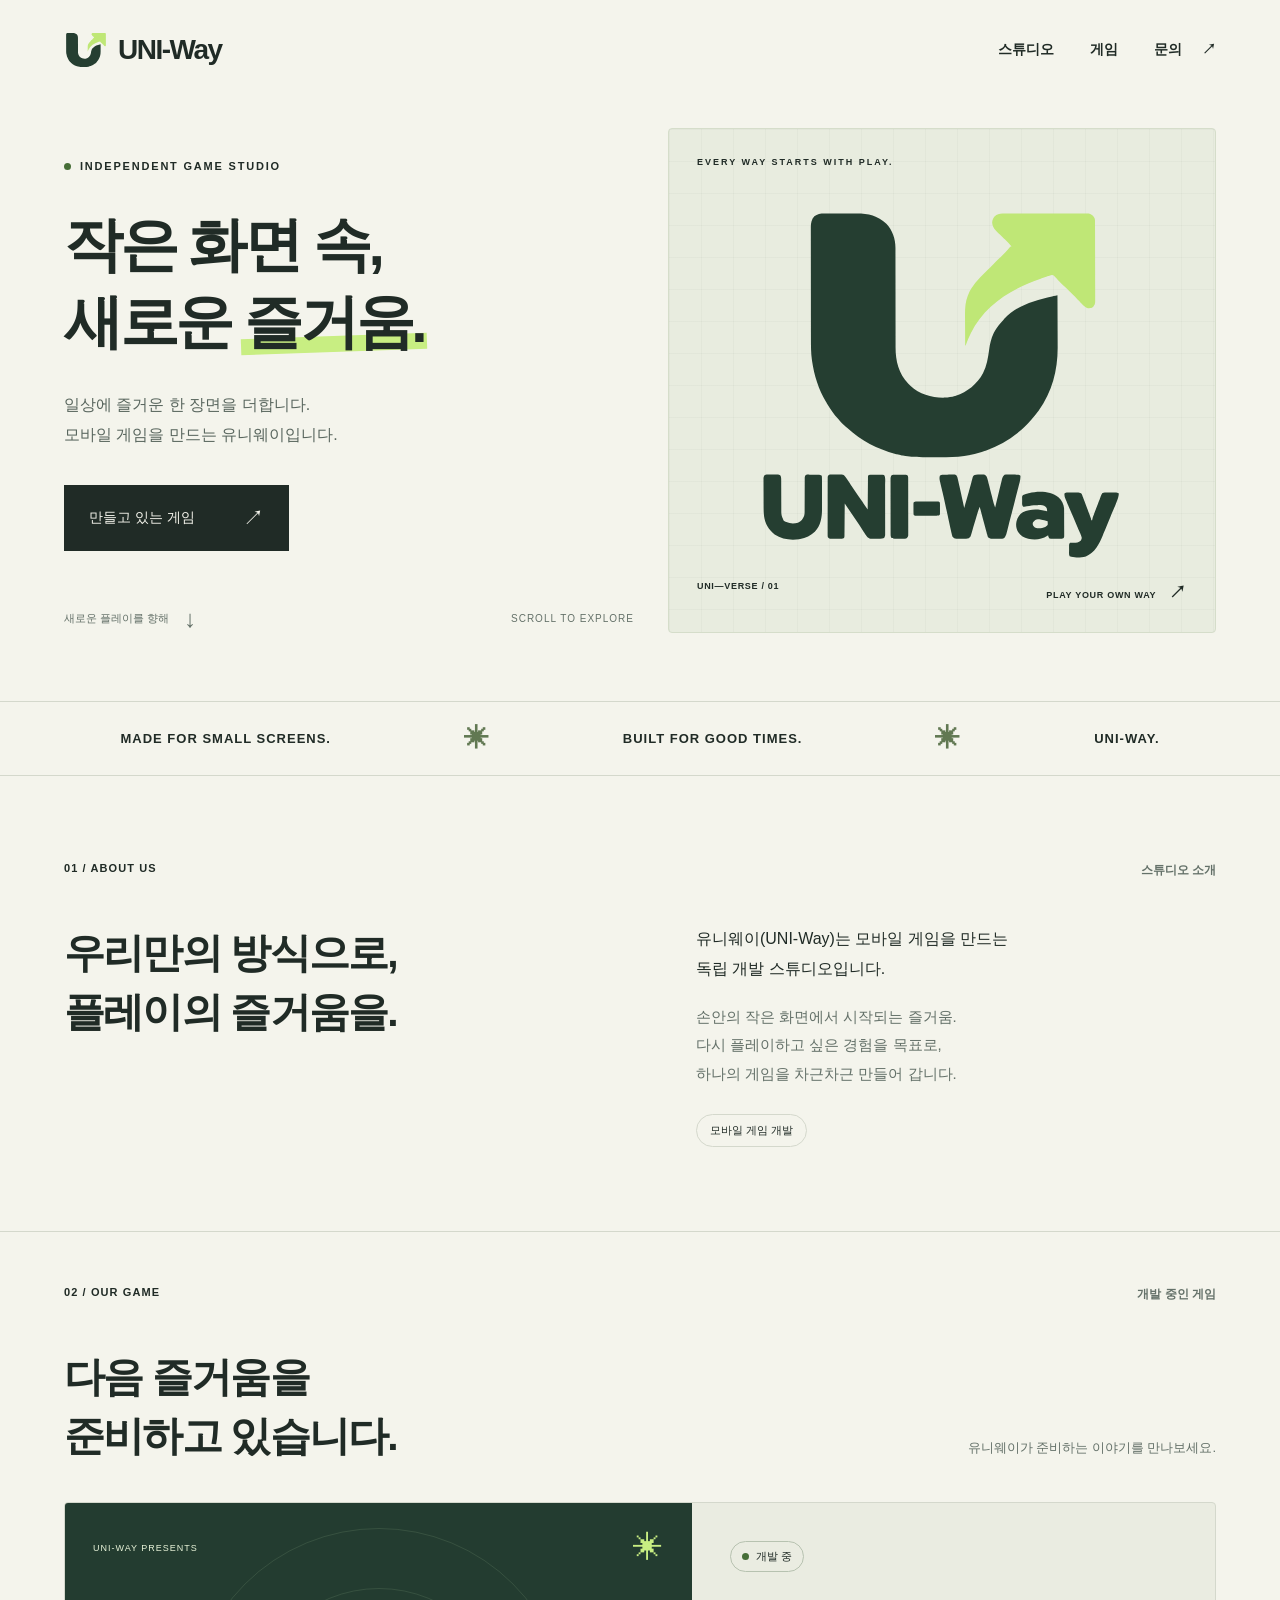
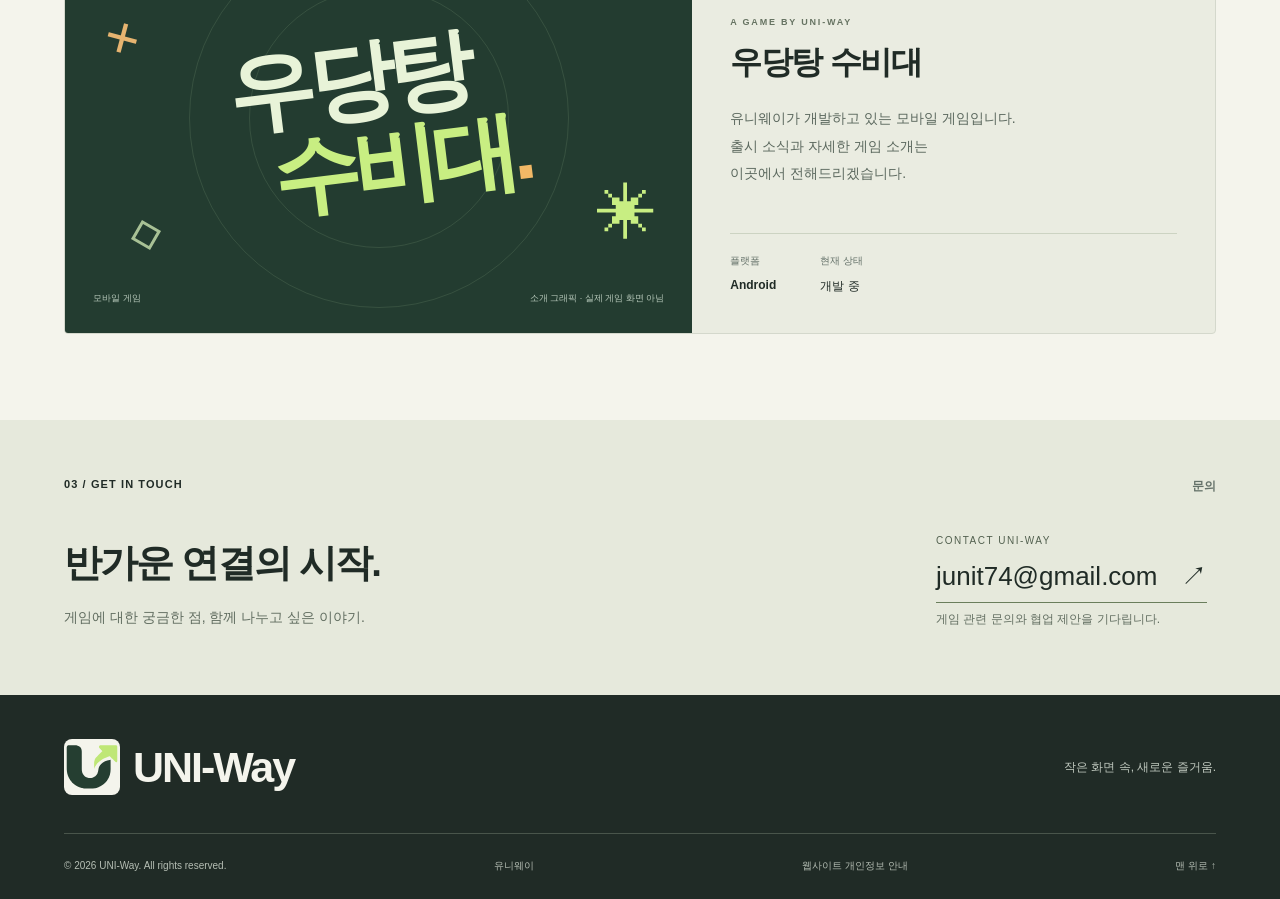
==== index.html @ a8672d96 "Refresh cached styles for new logo layout" ====
<!doctype html>
<html lang="ko">
<head>
  <meta charset="utf-8">
  <meta name="viewport" content="width=device-width, initial-scale=1">
  <meta name="theme-color" content="#f4f4ec">
  <title>유니웨이 UNI-Way — 작은 화면 속, 새로운 즐거움</title>
  <meta name="description" content="유니웨이(UNI-Way)는 모바일 게임을 만듭니다. 개발 중인 우당탕 수비대와 유니웨이의 소식을 만나보세요.">
  <meta property="og:type" content="website">
  <link rel="canonical" href="https://junit74.github.io/">
  <meta property="og:url" content="https://junit74.github.io/">
  <meta property="og:title" content="유니웨이 UNI-Way">
  <meta property="og:description" content="작은 화면 속, 새로운 즐거움. 모바일 게임을 만드는 유니웨이입니다.">
  <link rel="icon" href="./assets/uniway-symbol-64.png" type="image/png">
  <link rel="apple-touch-icon" href="./assets/apple-touch-icon.png">
  <link rel="stylesheet" href="./style.css?v=logo-01">
</head>
<body>
  <a class="skip" href="#main">본문으로 바로가기</a>
  <header class="site-header">
    <a class="brand" href="./" aria-label="유니웨이 홈"><img class="brand-symbol" src="./assets/uniway-symbol.svg" width="44" height="44" alt=""><span>UNI-Way</span></a>
    <nav aria-label="주요 메뉴"><a href="#about">스튜디오</a><a href="#games">게임</a><a href="#contact">문의 <span aria-hidden="true">↗</span></a></nav>
  </header>
  <main id="main">
    <section class="hero" aria-labelledby="hero-title">
      <div class="hero-copy">
        <p class="eyebrow"><span class="status-dot"></span> INDEPENDENT GAME STUDIO</p>
        <h1 id="hero-title">작은 화면 속,<br>새로운 <span class="underline">즐거움.</span></h1>
        <p class="hero-description">일상에 즐거운 한 장면을 더합니다.<br>모바일 게임을 만드는 유니웨이입니다.</p>
        <a class="button" href="#games">만들고 있는 게임 <span aria-hidden="true">↗</span></a>
        <div class="hero-footnote"><span>새로운 플레이를 향해</span><span aria-hidden="true">↓</span><span>SCROLL TO EXPLORE</span></div>
      </div>
      <div class="hero-art" role="img" aria-label="위쪽으로 향하는 화살표와 U 심볼, UNI-Way 회사명으로 구성된 유니웨이 로고">
        <div class="art-grid"></div><span class="art-label">EVERY WAY STARTS WITH PLAY.</span>
        <img class="hero-logo" src="./assets/uniway-logo.svg" width="843" height="817" alt="" fetchpriority="high">
        <div class="art-bottom"><span>UNI—VERSE / 01</span><span>PLAY YOUR OWN WAY <span aria-hidden="true">↗</span></span></div>
      </div>
    </section>
    <div class="manifesto-bar" aria-hidden="true"><span>MADE FOR SMALL SCREENS.</span><span class="asterisk">✳</span><span>BUILT FOR GOOD TIMES.</span><span class="asterisk">✳</span><span>UNI-WAY.</span></div>
    <section class="section about" id="about" aria-labelledby="about-title">
      <div class="section-label"><span>01 / ABOUT US</span><span>스튜디오 소개</span></div>
      <div class="about-content"><h2 id="about-title">우리만의 방식으로,<br>플레이의 즐거움을.</h2><div class="about-text"><p>유니웨이(UNI-Way)는 모바일 게임을 만드는<br class="desktop-break"> 독립 개발 스튜디오입니다.</p><p>손안의 작은 화면에서 시작되는 즐거움.<br>다시 플레이하고 싶은 경험을 목표로,<br>하나의 게임을 차근차근 만들어 갑니다.</p><span class="text-tag">모바일 게임 개발</span></div></div>
    </section>
    <section class="section games" id="games" aria-labelledby="games-title">
      <div class="section-label"><span>02 / OUR GAME</span><span>개발 중인 게임</span></div>
      <div class="section-heading"><h2 id="games-title">다음 즐거움을<br>준비하고 있습니다.</h2><p>유니웨이가 준비하는 이야기를 만나보세요.</p></div>
      <article class="game-card">
        <div class="game-visual" role="img" aria-label="우당탕 수비대 제목과 기하학적 도형으로 구성한 소개 그래픽. 실제 게임 화면이 아닙니다.">
          <div class="game-visual-top"><span>UNI-WAY PRESENTS</span><span class="small-star" aria-hidden="true">✳</span></div>
          <div class="orbit orbit-one"></div><div class="orbit orbit-two"></div>
          <span class="game-shape shape-one" aria-hidden="true">+</span><span class="game-shape shape-two" aria-hidden="true">✳</span><span class="game-shape shape-three" aria-hidden="true"></span>
          <div class="game-title-art" aria-hidden="true"><span>우당탕</span><span>수비대<span class="game-period">.</span></span></div>
          <div class="game-visual-bottom"><span>모바일 게임</span><span>소개 그래픽 · 실제 게임 화면 아님</span></div>
        </div>
        <div class="game-info"><span class="pill"><span class="status-dot"></span> 개발 중</span><div><p class="eyebrow">A GAME BY UNI-WAY</p><h3>우당탕 수비대</h3><p class="game-description">유니웨이가 개발하고 있는 모바일 게임입니다.<br>출시 소식과 자세한 게임 소개는<br>이곳에서 전해드리겠습니다.</p></div><dl class="game-facts"><div><dt>플랫폼</dt><dd>Android</dd></div><div><dt>현재 상태</dt><dd>개발 중</dd></div></dl></div>
      </article>
    </section>
    <section class="contact" id="contact" aria-labelledby="contact-title"><div class="section-label"><span>03 / GET IN TOUCH</span><span>문의</span></div><div class="contact-content"><div><h2 id="contact-title">반가운 연결의 시작.</h2><p>게임에 대한 궁금한 점, 함께 나누고 싶은 이야기.</p></div><div class="contact-details" id="contact-details"><span class="contact-label">CONTACT UNI-WAY</span><a class="contact-email" href="mailto:junit74@gmail.com">junit74@gmail.com <span aria-hidden="true">↗</span></a><p class="contact-note">게임 관련 문의와 협업 제안을 기다립니다.</p></div></div></section>
  </main>
  <footer class="site-footer"><div class="footer-top"><a class="footer-brand" href="./" aria-label="유니웨이 홈"><span class="footer-logo-tile"><img src="./assets/uniway-symbol.svg" width="56" height="56" alt="" loading="lazy"></span>UNI-Way</a><p>작은 화면 속, 새로운 즐거움.</p></div><div class="footer-bottom"><span>© <span id="year">2026</span> UNI-Way. All rights reserved.</span><span>유니웨이</span><a href="./privacy.html">웹사이트 개인정보 안내</a><a href="#main">맨 위로 <span aria-hidden="true">↑</span></a></div></footer>
  <script src="./script.js"></script>
</body>
</html>
---- style.css ----
@charset "UTF-8";
:root{--paper:#f4f4ec;--ink:#202b26;--muted:#647169;--line:#d4d8cc;--green:#c8ee82;--dark:#20382d;--radius:4px}*{box-sizing:border-box}html{scroll-behavior:smooth;scroll-padding-top:90px}body{margin:0;background:var(--paper);color:var(--ink);font-family:Inter,-apple-system,BlinkMacSystemFont,"Apple SD Gothic Neo","Noto Sans KR","Malgun Gothic",sans-serif;-webkit-font-smoothing:antialiased}a{color:inherit;text-decoration:none}button,a{-webkit-tap-highlight-color:transparent}a:focus-visible{outline:3px solid #56851a;outline-offset:6px}::selection{background:#c8ee82;color:#152c21}.skip{position:fixed;left:20px;top:-100px;z-index:100;background:var(--ink);color:white;padding:14px}.skip:focus{top:12px}.site-header{max-width:1440px;margin:auto;min-height:100px;padding:0 5%;display:flex;align-items:center;justify-content:space-between;gap:20px}.brand{display:flex;align-items:center;gap:10px;font-weight:800;font-size:28px;letter-spacing:-1.5px}.brand svg{width:31px;height:31px;fill:none;stroke:currentColor;stroke-width:4}.brand-dot{font-size:11px;vertical-align:super;margin-left:3px;display:none}nav{display:flex;gap:36px;font-size:14px;font-weight:650}nav a{padding:10px 0;border-bottom:1px solid transparent}nav a:hover{border-color:var(--ink)}nav a:last-child span{margin-left:16px}.hero{max-width:1440px;margin:auto;padding:28px 5% 68px;display:grid;grid-template-columns:1.04fr 1fr;gap:34px;align-items:stretch}.hero-copy{padding:32px 0 0}.eyebrow{font-size:11px;font-weight:700;letter-spacing:1.8px;margin:0 0 35px;display:flex;align-items:center;gap:9px}.status-dot{display:inline-block;height:7px;width:7px;background:#466e37;border-radius:50%;flex:none}h1{font-size:clamp(45px,4.6vw,67px);letter-spacing:-3.3px;line-height:1.3;font-weight:750;margin:0 0 30px}.underline{position:relative;z-index:0;white-space:nowrap}.underline:after{position:absolute;content:"";bottom:2px;height:16px;left:-3px;right:-3px;z-index:-1;background:var(--green);transform:rotate(-2deg)}.hero-description{font-size:16px;line-height:1.9;color:#59665e;margin:0 0 34px}.button{background:var(--ink);color:var(--paper);display:inline-flex;align-items:center;gap:48px;padding:18px 24px;font-size:14px;border:1px solid var(--ink);transition:background .15s,transform .15s}.button:hover{background:#36503e;transform:translateY(-2px)}.button span{font-size:21px}.hero-footnote{display:flex;align-items:center;gap:15px;font-size:10px;color:var(--muted);margin-top:54px}.hero-footnote span:first-child{font-size:11px}.hero-footnote span:nth-child(2){font-size:24px;font-weight:300;margin-right:auto}.hero-footnote span:last-child{letter-spacing:1px}.hero-art{position:relative;overflow:hidden;background:var(--green);min-height:500px;border-radius:var(--radius);display:flex;flex-direction:column;justify-content:space-between;padding:28px}.art-grid{position:absolute;inset:0;background-image:linear-gradient(#20382d08 1px,transparent 1px),linear-gradient(90deg,#20382d08 1px,transparent 1px);background-size:32px 32px}.art-label{position:relative;font-size:9px;letter-spacing:2px;font-weight:700}.way-art{position:absolute;inset:38px 0 24px;width:100%;height:calc(100% - 62px)}.art-bottom{position:relative;display:flex;justify-content:space-between;gap:10px;font-size:9px;font-weight:700;letter-spacing:.7px}.art-bottom span span{font-size:17px;margin-left:10px}.manifesto-bar{border-top:1px solid var(--line);border-bottom:1px solid var(--line);display:flex;align-items:center;justify-content:space-around;gap:20px;padding:22px 5%;font-size:13px;font-weight:600;letter-spacing:1px}.asterisk{font-size:25px;color:#617852}.section{max-width:1440px;margin:auto;padding:86px 5%}.section-label{display:flex;justify-content:space-between;gap:16px;font-size:11px;letter-spacing:1.1px;font-weight:600;margin-bottom:45px}.section-label span:last-child{letter-spacing:0;color:var(--muted);font-size:12px}.about{padding-bottom:84px}.about-content{display:grid;grid-template-columns:1.04fr 1fr;gap:34px}h2{margin:0;font-size:clamp(29px,3.2vw,43px);letter-spacing:-1.8px;line-height:1.45;font-weight:650}.about-text{padding:0 0 0 28px;font-size:16px;line-height:1.9}.about-text p{margin:0 0 18px}.about-text p:nth-child(2){color:var(--muted);font-size:15px}.text-tag{display:inline-block;border:1px solid var(--line);padding:5px 13px;border-radius:30px;font-size:11px;margin-top:8px}.games{border-top:1px solid var(--line);padding-top:54px}.section-heading{display:flex;justify-content:space-between;gap:24px;align-items:flex-end;margin-bottom:35px}.section-heading p{color:var(--muted);font-size:13px;margin:0 0 8px;line-height:1.6}.game-card{display:grid;grid-template-columns:1.2fr 1fr;border:1px solid var(--line);background:#eaece1;border-radius:var(--radius);overflow:hidden}.game-visual{min-height:430px;position:relative;background:#233c30;color:#e8f3d8;padding:28px;display:flex;flex-direction:column;justify-content:space-between;overflow:hidden}.game-visual-top,.game-visual-bottom{display:flex;justify-content:space-between;align-items:center;position:relative;z-index:1;font-size:9px;letter-spacing:1px}.small-star{font-size:30px;color:#c8ee82}.game-visual-bottom{font-size:9px;letter-spacing:0;color:#b8c9bb}.game-title-art{position:relative;z-index:1;font-size:clamp(65px,6.8vw,100px);font-weight:900;letter-spacing:-7px;line-height:1.01;align-self:center;transform:rotate(-7deg);margin:28px 0 40px}.game-title-art>span{display:block}.game-title-art>span:last-child{margin-left:34px;color:#c8ee82}.game-period{color:#f1b866}.orbit{width:380px;height:380px;border:1px solid #a2c49527;border-radius:50%;position:absolute;left:50%;top:50%;transform:translate(-50%,-50%)}.orbit-two{width:260px;height:260px}.game-shape{position:absolute;color:#e6b470}.shape-one{left:40px;top:100px;font-size:60px;transform:rotate(15deg);font-weight:200}.shape-two{right:35px;bottom:84px;font-size:60px;color:#c8ee82}.shape-three{width:22px;height:22px;bottom:87px;left:70px;border:3px solid #a8c195;transform:rotate(30deg)}.game-info{padding:38px;display:flex;flex-direction:column;justify-content:space-between;gap:40px}.pill{display:inline-flex;gap:7px;align-items:center;border:1px solid #b7c2b0;border-radius:20px;padding:7px 11px;align-self:flex-start;font-size:11px}.game-info .eyebrow{margin-bottom:14px;font-size:9px;color:#667362}.game-info h3{font-size:32px;letter-spacing:-1.4px;margin:0 0 20px}.game-description{font-size:14px;line-height:1.95;margin:0;color:#5b685e}.game-facts{display:flex;gap:44px;padding-top:20px;margin:0;border-top:1px solid #ccd3c2;font-size:12px}.game-facts div{display:flex;flex-direction:column;gap:10px}.game-facts dt{font-size:10px;color:var(--muted)}.game-facts dd{margin:0;font-weight:550}.contact{padding:58px max(5%,calc((100% - 1296px)/2)) 65px;background:#e6e9dc}.contact .section-label{margin-bottom:40px}.contact-content{display:flex;align-items:center;justify-content:space-between;gap:48px}.contact h2{font-size:clamp(29px,3vw,40px)}.contact-content>div>p{font-size:14px;color:#626e61;line-height:1.8;margin-bottom:0}.contact-details{min-width:280px}.contact-label{display:block;font-size:10px;letter-spacing:1.5px;color:#52604f}.contact-details .contact-pending{font-size:18px;font-weight:600;color:var(--ink);margin:13px 0 3px}.contact-details .contact-note{font-size:12px;margin-top:6px}.contact-email{display:inline-block;font-size:clamp(18px,2.2vw,26px);margin-top:13px;border-bottom:1px solid #6a7e5c;padding-bottom:8px;overflow-wrap:anywhere}.contact-email span{margin-left:16px}.site-footer{background:var(--ink);color:var(--paper);padding:44px max(5%,calc((100% - 1296px)/2)) 25px}.footer-top{display:flex;justify-content:space-between;align-items:center;gap:20px;padding-bottom:38px}.footer-brand{font-size:43px;font-weight:750;letter-spacing:-2px}.footer-brand span{font-size:42px;color:var(--green);margin-left:17px;font-weight:400}.footer-top p{font-size:12px;color:#c0c9bf}.footer-bottom{display:flex;justify-content:space-between;gap:20px;flex-wrap:wrap;padding-top:23px;border-top:1px solid #49554b;font-size:10px;color:#b5beb4;line-height:1.7}.footer-bottom a:hover{color:white}.policy{max-width:850px;padding:70px 24px 100px;margin:auto;min-height:70vh}.policy h1{font-size:42px;letter-spacing:-1.5px}.policy h2{font-size:22px;margin-top:35px;margin-bottom:10px;letter-spacing:-.5px}.policy p,.policy li{line-height:1.9;color:#536057;font-size:15px}.policy ul{padding-left:22px}.policy .eyebrow{margin-bottom:25px}.policy .back-link{display:inline-block;margin-top:35px;border-bottom:1px solid var(--ink);padding-bottom:8px;font-size:14px}.policy-callout{border-left:3px solid #789f43;padding:8px 20px;background:#e9edde;margin-top:30px}
@media(min-width:1600px){.hero{padding-top:42px;padding-bottom:78px}.hero-art{min-height:550px}.hero-copy{padding-top:44px}}
@media(max-width:1000px){.site-header{min-height:86px}.hero{gap:24px;padding-top:20px}.hero-art{min-height:460px;padding:22px}.hero-copy{padding-top:23px}h1{font-size:46px;letter-spacing:-2.5px}.eyebrow{font-size:9px;letter-spacing:1.4px;margin-bottom:27px}.hero-footnote span:last-child{display:none}.game-info{padding:28px}.game-visual{min-height:410px}.game-title-art{font-size:75px}.contact-details{min-width:240px}.about-text{padding-left:0}}
@media(max-width:720px){html{scroll-padding-top:25px}.site-header{padding:0 6%;min-height:80px}.brand{font-size:24px;gap:6px}.brand svg{width:26px;height:26px}nav{gap:20px;font-size:12px}nav a:last-child span{display:none}.hero{grid-template-columns:1fr;padding:16px 6% 36px;gap:30px}.hero-copy{padding-top:20px}h1{font-size:clamp(42px,9vw,62px);letter-spacing:-2.5px;line-height:1.3;margin-bottom:24px}.eyebrow{font-size:9px;margin-bottom:25px}.hero-description{font-size:15px;margin-bottom:25px}.button{font-size:13px;padding:15px 20px;gap:42px}.hero-footnote{display:none}.hero-art{min-height:390px;padding:23px}.way-art{height:calc(100% - 45px);top:20px}.art-label{font-size:8px}.art-bottom{font-size:8px}.manifesto-bar{padding:17px 6%;font-size:9px;letter-spacing:.5px;gap:12px}.manifesto-bar>span:nth-last-child(-n+2){display:none}.asterisk{font-size:20px}.section{padding:50px 6%}.section-label{margin-bottom:30px;font-size:10px}.section-label span:last-child{font-size:11px}.about-content{grid-template-columns:1fr;gap:25px}h2{font-size:30px;letter-spacing:-1.4px}.about-text{font-size:15px}.about-text p:nth-child(2){font-size:14px}.section-heading{display:block;margin-bottom:26px}.section-heading p{margin-top:16px;font-size:12px}.game-card{grid-template-columns:1fr}.game-visual{min-height:365px;padding:23px}.game-title-art{font-size:84px;margin:20px 0 25px}.game-visual-bottom{font-size:8px}.game-info{padding:28px;gap:28px}.game-info h3{font-size:29px}.game-facts{gap:60px}.contact{padding:42px 6%}.contact-content{display:block}.contact h2{font-size:28px}.contact-content>div>p{font-size:13px}.contact-details{margin-top:32px;padding-top:25px;border-top:1px solid #cdd3c4}.contact-details .contact-pending{font-size:17px}.site-footer{padding:34px 6% 24px}.footer-brand{font-size:36px}.footer-brand span{font-size:34px}.footer-top{align-items:flex-start;flex-direction:column;gap:0;padding-bottom:25px}.footer-top p{font-size:11px}.footer-bottom{display:grid;grid-template-columns:1fr auto;gap:12px;font-size:9px}.footer-bottom>span:first-child{grid-column:1/-1}.footer-bottom>span:nth-child(2){display:none}.policy{padding-top:45px}.policy h1{font-size:32px}.policy h2{font-size:20px}}
@media(prefers-reduced-motion:reduce){html{scroll-behavior:auto}*,*:before,*:after{transition:none!important;animation:none!important}}

/* Approved UNI-Way logo, concept 01. */
.brand .brand-symbol{width:44px;height:44px;object-fit:contain;flex:none}
.hero-art{background:#e8ecdf;border:1px solid #d5ddca}
.hero-logo{position:absolute;width:100%;height:100%;inset:0;object-fit:contain;padding:65px 44px 55px}
.art-label,.art-bottom{z-index:1}
.footer-brand{display:inline-flex;align-items:center;gap:13px}
.footer-brand .footer-logo-tile{display:flex;align-items:center;justify-content:center;background:#f4f4ec;border-radius:8px;width:56px;height:56px;margin:0}
.footer-logo-tile img{display:block;width:56px;height:56px;object-fit:contain}
@media(max-width:720px){.brand .brand-symbol{width:34px;height:34px}.brand{gap:5px}.hero-logo{padding:60px 26px 50px}.footer-brand .footer-logo-tile,.footer-logo-tile img{width:46px;height:46px}}
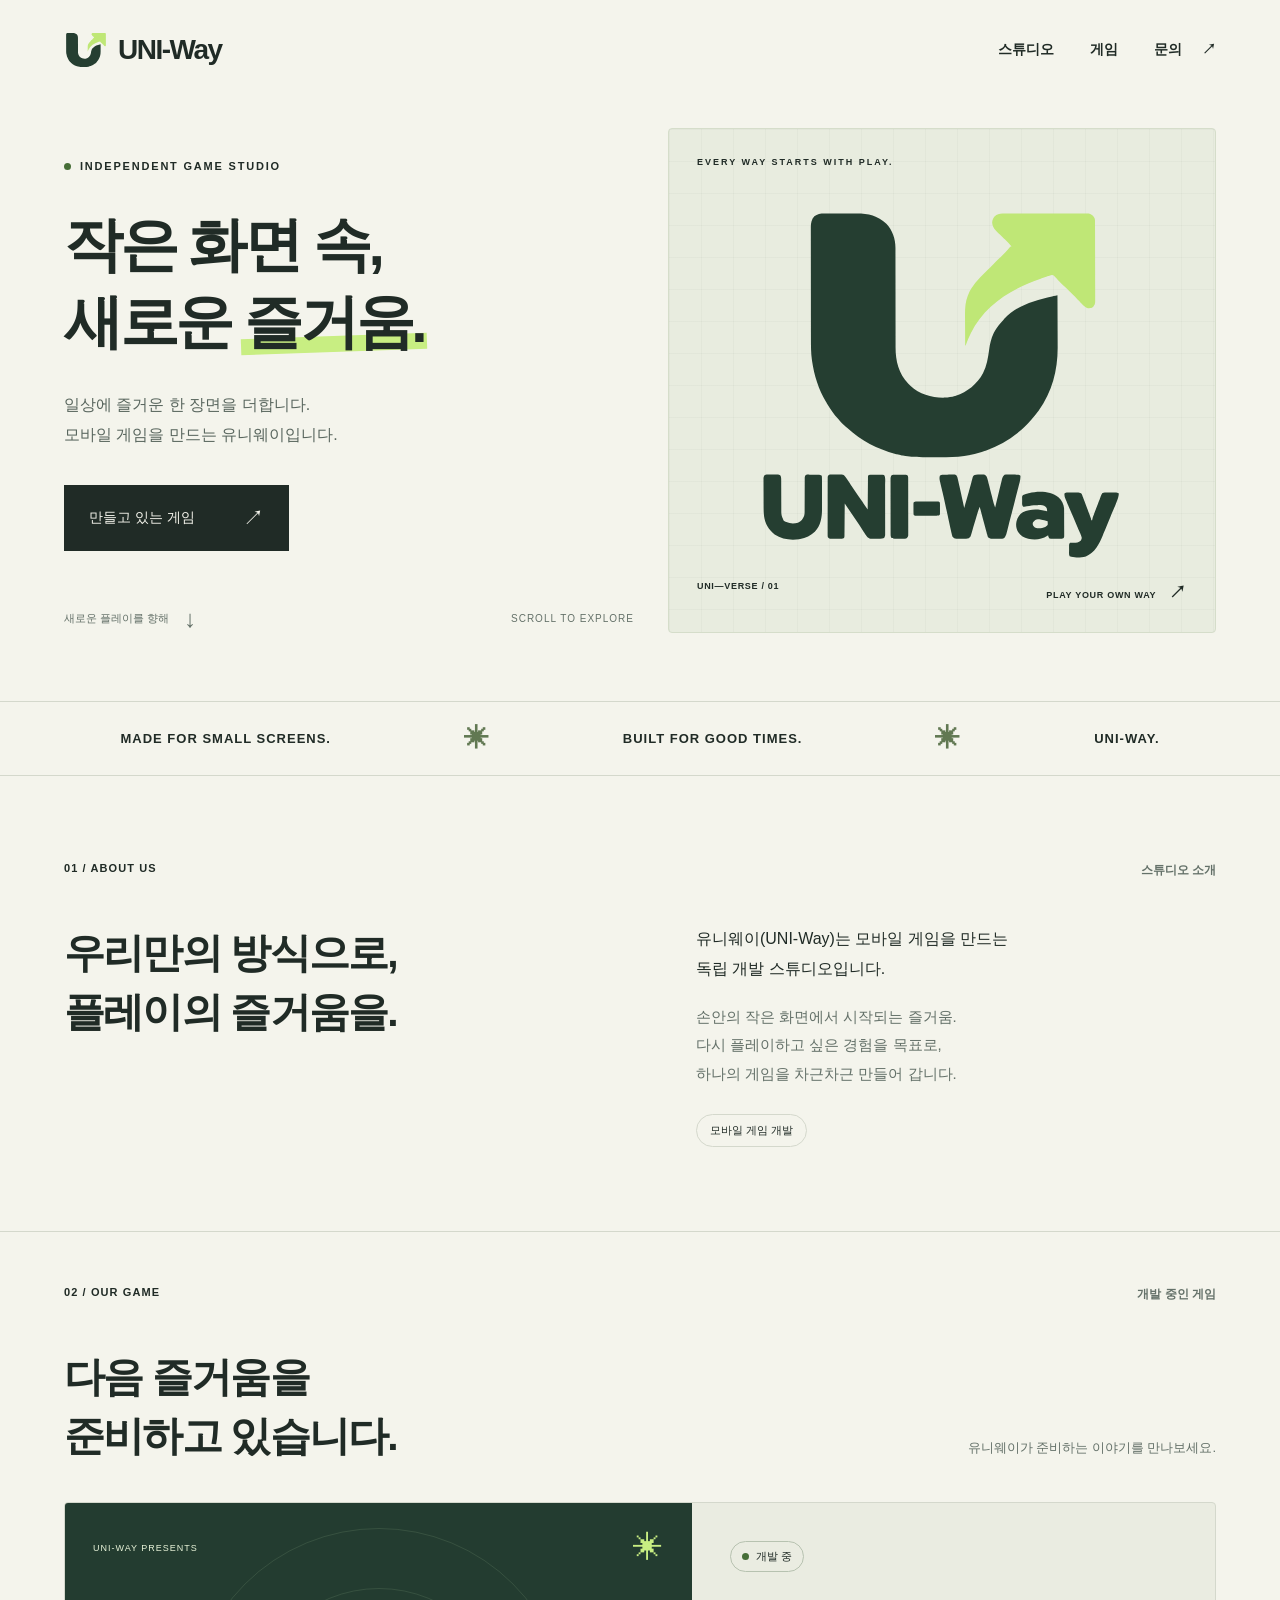
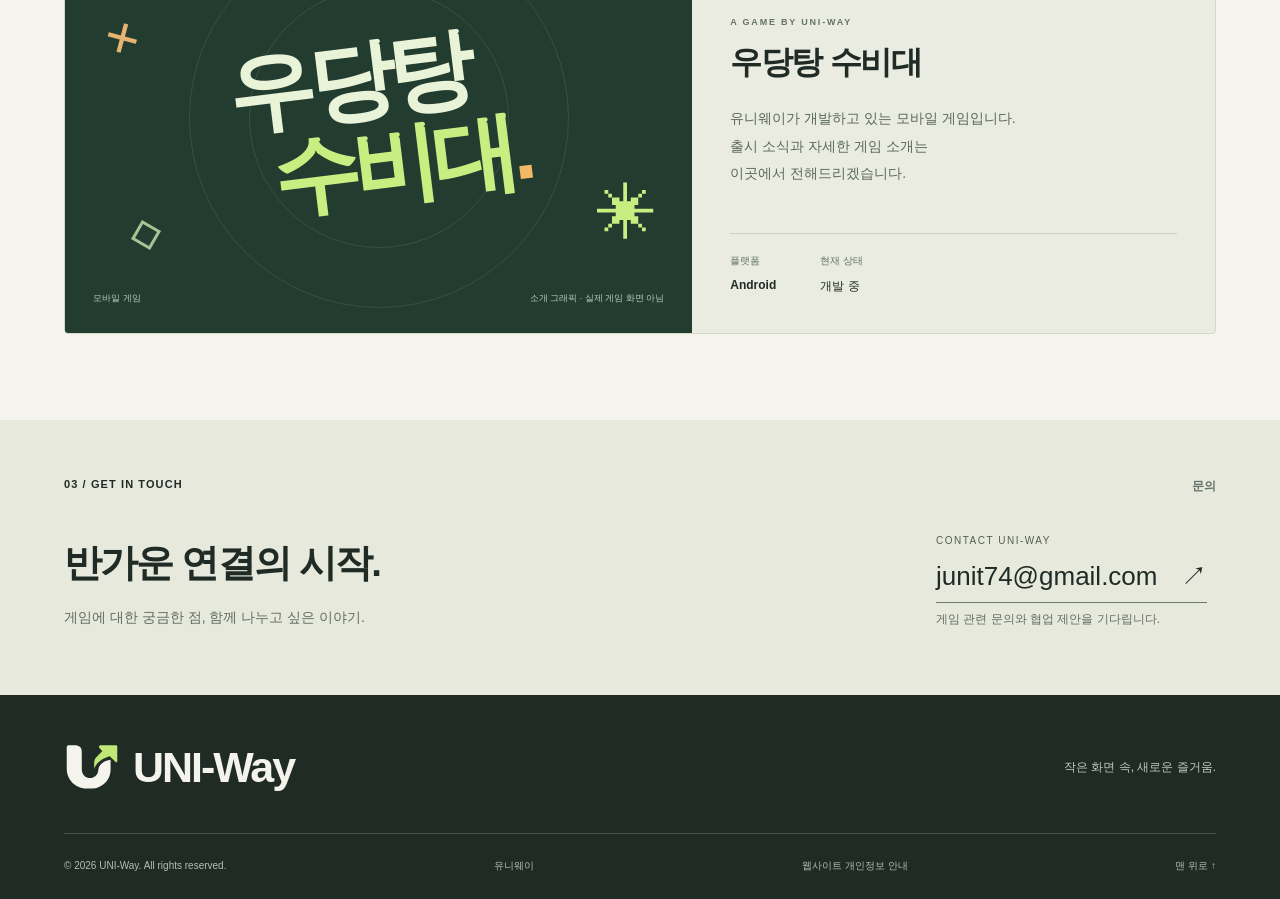
==== commit ba78f04e: "Add dark-background logo and light-backed favicon" ====
--- a/index.html
+++ b/index.html
@@ -11,9 +11,10 @@
   <meta property="og:url" content="https://junit74.github.io/">
   <meta property="og:title" content="유니웨이 UNI-Way">
   <meta property="og:description" content="작은 화면 속, 새로운 즐거움. 모바일 게임을 만드는 유니웨이입니다.">
-  <link rel="icon" href="./assets/uniway-symbol-64.png" type="image/png">
-  <link rel="apple-touch-icon" href="./assets/apple-touch-icon.png">
-  <link rel="stylesheet" href="./style.css?v=logo-01">
+  <link rel="icon" href="./assets/uniway-favicon-64.png" type="image/png" sizes="64x64">
+  <link rel="icon" href="./assets/uniway-favicon.svg" type="image/svg+xml" sizes="any">
+  <link rel="apple-touch-icon" href="./assets/apple-touch-icon-light-bg.png">
+  <link rel="stylesheet" href="./style.css?v=logo-dark-02">
 </head>
 <body>
   <a class="skip" href="#main">본문으로 바로가기</a>
@@ -57,7 +58,7 @@
     </section>
     <section class="contact" id="contact" aria-labelledby="contact-title"><div class="section-label"><span>03 / GET IN TOUCH</span><span>문의</span></div><div class="contact-content"><div><h2 id="contact-title">반가운 연결의 시작.</h2><p>게임에 대한 궁금한 점, 함께 나누고 싶은 이야기.</p></div><div class="contact-details" id="contact-details"><span class="contact-label">CONTACT UNI-WAY</span><a class="contact-email" href="mailto:junit74@gmail.com">junit74@gmail.com <span aria-hidden="true">↗</span></a><p class="contact-note">게임 관련 문의와 협업 제안을 기다립니다.</p></div></div></section>
   </main>
-  <footer class="site-footer"><div class="footer-top"><a class="footer-brand" href="./" aria-label="유니웨이 홈"><span class="footer-logo-tile"><img src="./assets/uniway-symbol.svg" width="56" height="56" alt="" loading="lazy"></span>UNI-Way</a><p>작은 화면 속, 새로운 즐거움.</p></div><div class="footer-bottom"><span>© <span id="year">2026</span> UNI-Way. All rights reserved.</span><span>유니웨이</span><a href="./privacy.html">웹사이트 개인정보 안내</a><a href="#main">맨 위로 <span aria-hidden="true">↑</span></a></div></footer>
+  <footer class="site-footer"><div class="footer-top"><a class="footer-brand" href="./" aria-label="유니웨이 홈"><img class="footer-symbol" src="./assets/uniway-symbol-on-dark.svg" width="56" height="56" alt="" loading="lazy">UNI-Way</a><p>작은 화면 속, 새로운 즐거움.</p></div><div class="footer-bottom"><span>© <span id="year">2026</span> UNI-Way. All rights reserved.</span><span>유니웨이</span><a href="./privacy.html">웹사이트 개인정보 안내</a><a href="#main">맨 위로 <span aria-hidden="true">↑</span></a></div></footer>
   <script src="./script.js"></script>
 </body>
 </html>
--- a/style.css
+++ b/style.css
@@ -11,6 +11,5 @@
 .hero-logo{position:absolute;width:100%;height:100%;inset:0;object-fit:contain;padding:65px 44px 55px}
 .art-label,.art-bottom{z-index:1}
 .footer-brand{display:inline-flex;align-items:center;gap:13px}
-.footer-brand .footer-logo-tile{display:flex;align-items:center;justify-content:center;background:#f4f4ec;border-radius:8px;width:56px;height:56px;margin:0}
-.footer-logo-tile img{display:block;width:56px;height:56px;object-fit:contain}
-@media(max-width:720px){.brand .brand-symbol{width:34px;height:34px}.brand{gap:5px}.hero-logo{padding:60px 26px 50px}.footer-brand .footer-logo-tile,.footer-logo-tile img{width:46px;height:46px}}
+.footer-brand .footer-symbol{display:block;width:56px;height:56px;object-fit:contain}
+@media(max-width:720px){.brand .brand-symbol{width:34px;height:34px}.brand{gap:5px}.hero-logo{padding:60px 26px 50px}.footer-brand .footer-symbol{width:46px;height:46px}}
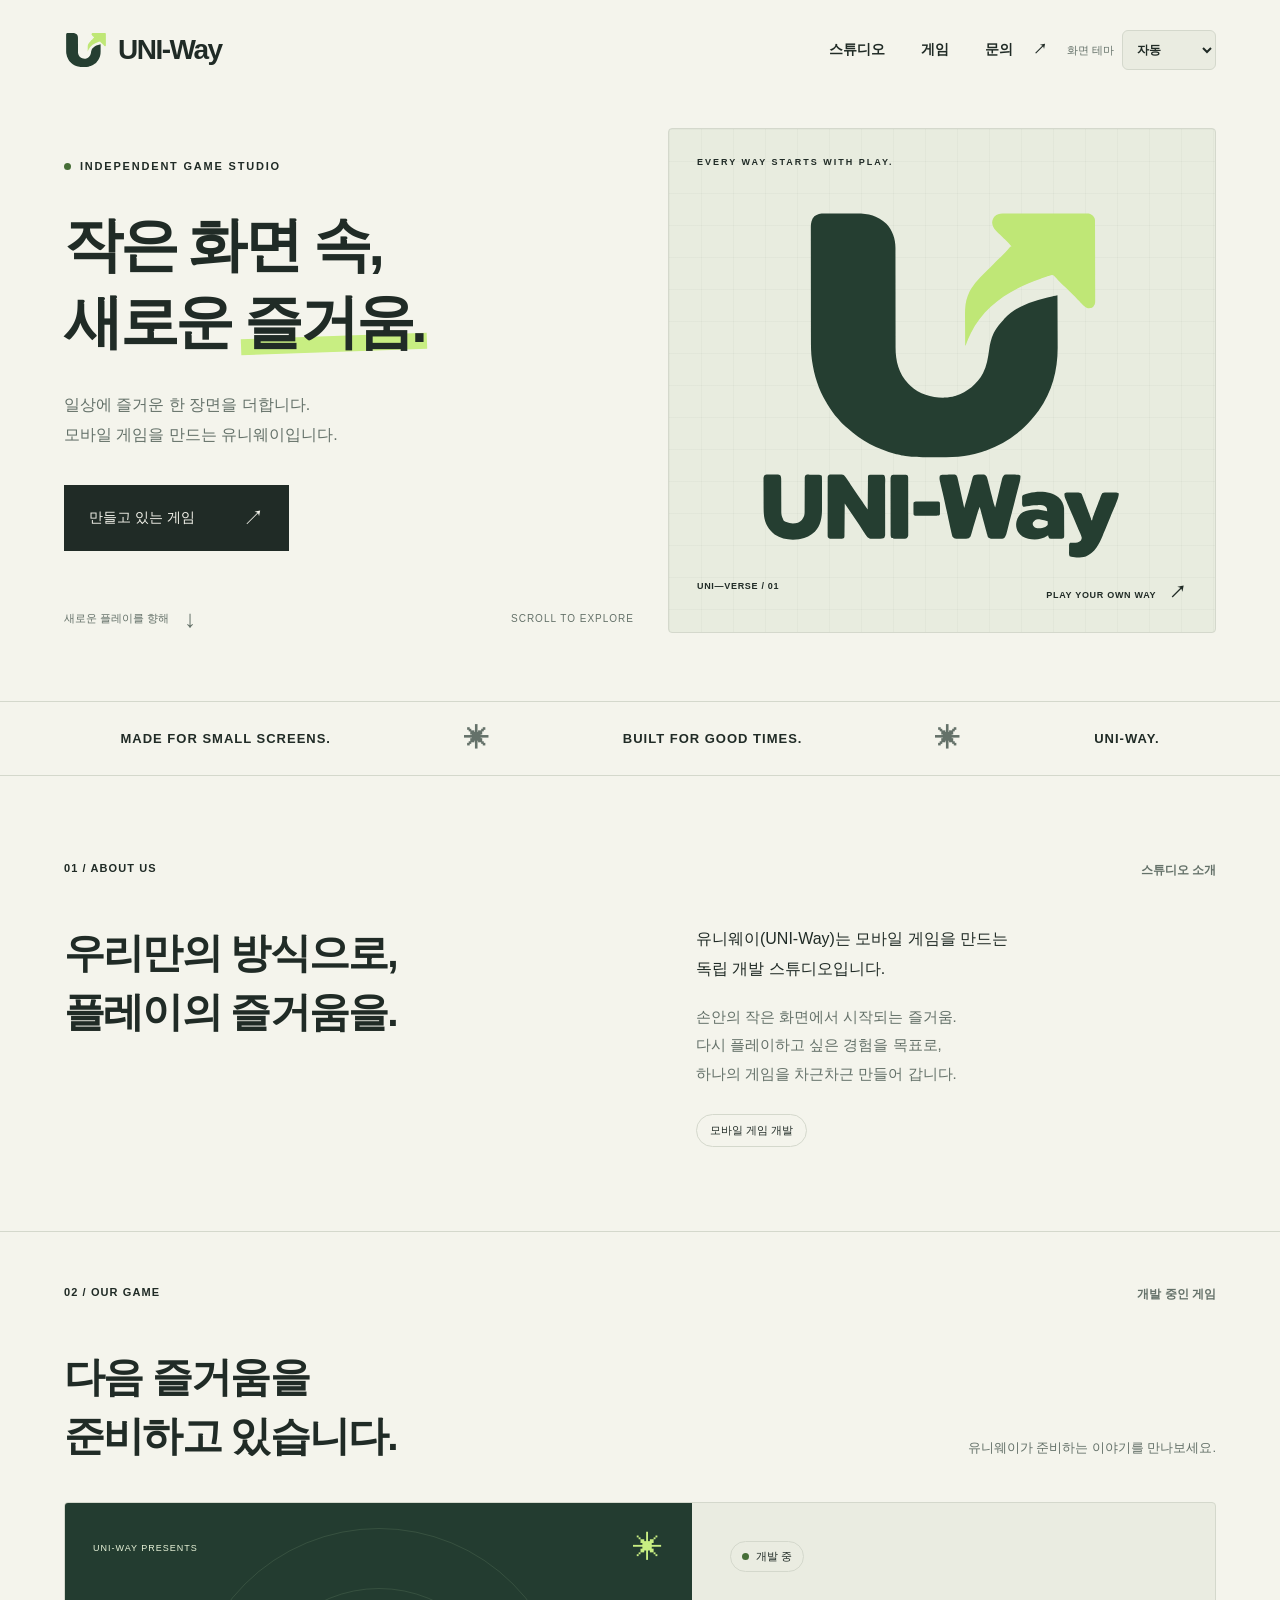
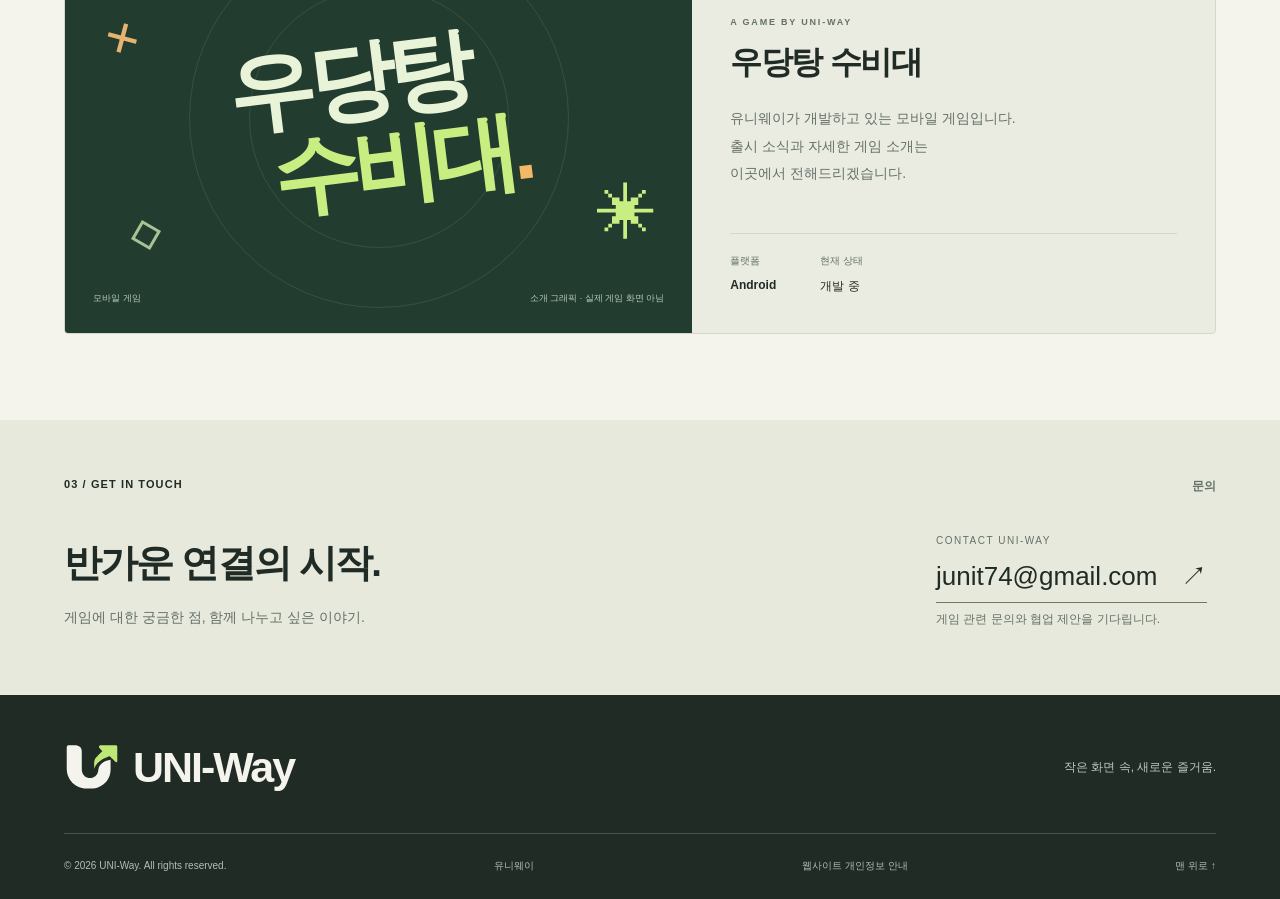
==== commit 6b8f221d: "Add light and dark page themes with mobile controls" ====
--- a/index.html
+++ b/index.html
@@ -12,15 +12,15 @@
   <meta property="og:title" content="유니웨이 UNI-Way">
   <meta property="og:description" content="작은 화면 속, 새로운 즐거움. 모바일 게임을 만드는 유니웨이입니다.">
   <link rel="icon" href="./assets/uniway-favicon-64.png" type="image/png" sizes="64x64">
-  <link rel="icon" href="./assets/uniway-favicon.svg" type="image/svg+xml" sizes="any">
+  <link rel="icon" data-theme-favicon href="./assets/uniway-favicon-adaptive.svg" type="image/svg+xml" sizes="any">
   <link rel="apple-touch-icon" href="./assets/apple-touch-icon-light-bg.png">
-  <link rel="stylesheet" href="./style.css?v=logo-dark-02">
+  <script src="./theme.js?v=site-theme-04"></script><link rel="stylesheet" href="./style.css?v=site-theme-04">
 </head>
 <body>
   <a class="skip" href="#main">본문으로 바로가기</a>
   <header class="site-header">
-    <a class="brand" href="./" aria-label="유니웨이 홈"><img class="brand-symbol" src="./assets/uniway-symbol.svg" width="44" height="44" alt=""><span>UNI-Way</span></a>
-    <nav aria-label="주요 메뉴"><a href="#about">스튜디오</a><a href="#games">게임</a><a href="#contact">문의 <span aria-hidden="true">↗</span></a></nav>
+    <a class="brand" href="./" aria-label="유니웨이 홈"><img class="brand-symbol theme-logo-light" src="./assets/uniway-symbol.svg" width="44" height="44" alt=""><img class="brand-symbol theme-logo-dark" src="./assets/uniway-symbol-on-dark.svg" width="44" height="44" alt=""><span>UNI-Way</span></a>
+    <nav aria-label="주요 메뉴"><a href="#about">스튜디오</a><a href="#games">게임</a><a href="#contact">문의 <span aria-hidden="true">↗</span></a></nav><label class="theme-control" hidden><span>화면 테마</span><select id="theme-select" aria-label="화면 테마"><option value="system">자동</option><option value="light">밝게</option><option value="dark">어둡게</option></select></label>
   </header>
   <main id="main">
     <section class="hero" aria-labelledby="hero-title">
@@ -33,7 +33,7 @@
       </div>
       <div class="hero-art" role="img" aria-label="위쪽으로 향하는 화살표와 U 심볼, UNI-Way 회사명으로 구성된 유니웨이 로고">
         <div class="art-grid"></div><span class="art-label">EVERY WAY STARTS WITH PLAY.</span>
-        <img class="hero-logo" src="./assets/uniway-logo.svg" width="843" height="817" alt="" fetchpriority="high">
+        <img class="hero-logo theme-logo-light" src="./assets/uniway-logo.svg" width="843" height="817" alt="" fetchpriority="high"><img class="hero-logo theme-logo-dark" src="./assets/uniway-logo-on-dark.svg" width="843" height="817" alt="" fetchpriority="high">
         <div class="art-bottom"><span>UNI—VERSE / 01</span><span>PLAY YOUR OWN WAY <span aria-hidden="true">↗</span></span></div>
       </div>
     </section>
@@ -59,6 +59,6 @@
     <section class="contact" id="contact" aria-labelledby="contact-title"><div class="section-label"><span>03 / GET IN TOUCH</span><span>문의</span></div><div class="contact-content"><div><h2 id="contact-title">반가운 연결의 시작.</h2><p>게임에 대한 궁금한 점, 함께 나누고 싶은 이야기.</p></div><div class="contact-details" id="contact-details"><span class="contact-label">CONTACT UNI-WAY</span><a class="contact-email" href="mailto:junit74@gmail.com">junit74@gmail.com <span aria-hidden="true">↗</span></a><p class="contact-note">게임 관련 문의와 협업 제안을 기다립니다.</p></div></div></section>
   </main>
   <footer class="site-footer"><div class="footer-top"><a class="footer-brand" href="./" aria-label="유니웨이 홈"><img class="footer-symbol" src="./assets/uniway-symbol-on-dark.svg" width="56" height="56" alt="" loading="lazy">UNI-Way</a><p>작은 화면 속, 새로운 즐거움.</p></div><div class="footer-bottom"><span>© <span id="year">2026</span> UNI-Way. All rights reserved.</span><span>유니웨이</span><a href="./privacy.html">웹사이트 개인정보 안내</a><a href="#main">맨 위로 <span aria-hidden="true">↑</span></a></div></footer>
-  <script src="./script.js"></script>
+  <script src="./script.js?v=theme-icon-03"></script>
 </body>
 </html>
--- a/style.css
+++ b/style.css
@@ -1,15 +1,27 @@
 @charset "UTF-8";
-:root{--paper:#f4f4ec;--ink:#202b26;--muted:#647169;--line:#d4d8cc;--green:#c8ee82;--dark:#20382d;--radius:4px}*{box-sizing:border-box}html{scroll-behavior:smooth;scroll-padding-top:90px}body{margin:0;background:var(--paper);color:var(--ink);font-family:Inter,-apple-system,BlinkMacSystemFont,"Apple SD Gothic Neo","Noto Sans KR","Malgun Gothic",sans-serif;-webkit-font-smoothing:antialiased}a{color:inherit;text-decoration:none}button,a{-webkit-tap-highlight-color:transparent}a:focus-visible{outline:3px solid #56851a;outline-offset:6px}::selection{background:#c8ee82;color:#152c21}.skip{position:fixed;left:20px;top:-100px;z-index:100;background:var(--ink);color:white;padding:14px}.skip:focus{top:12px}.site-header{max-width:1440px;margin:auto;min-height:100px;padding:0 5%;display:flex;align-items:center;justify-content:space-between;gap:20px}.brand{display:flex;align-items:center;gap:10px;font-weight:800;font-size:28px;letter-spacing:-1.5px}.brand svg{width:31px;height:31px;fill:none;stroke:currentColor;stroke-width:4}.brand-dot{font-size:11px;vertical-align:super;margin-left:3px;display:none}nav{display:flex;gap:36px;font-size:14px;font-weight:650}nav a{padding:10px 0;border-bottom:1px solid transparent}nav a:hover{border-color:var(--ink)}nav a:last-child span{margin-left:16px}.hero{max-width:1440px;margin:auto;padding:28px 5% 68px;display:grid;grid-template-columns:1.04fr 1fr;gap:34px;align-items:stretch}.hero-copy{padding:32px 0 0}.eyebrow{font-size:11px;font-weight:700;letter-spacing:1.8px;margin:0 0 35px;display:flex;align-items:center;gap:9px}.status-dot{display:inline-block;height:7px;width:7px;background:#466e37;border-radius:50%;flex:none}h1{font-size:clamp(45px,4.6vw,67px);letter-spacing:-3.3px;line-height:1.3;font-weight:750;margin:0 0 30px}.underline{position:relative;z-index:0;white-space:nowrap}.underline:after{position:absolute;content:"";bottom:2px;height:16px;left:-3px;right:-3px;z-index:-1;background:var(--green);transform:rotate(-2deg)}.hero-description{font-size:16px;line-height:1.9;color:#59665e;margin:0 0 34px}.button{background:var(--ink);color:var(--paper);display:inline-flex;align-items:center;gap:48px;padding:18px 24px;font-size:14px;border:1px solid var(--ink);transition:background .15s,transform .15s}.button:hover{background:#36503e;transform:translateY(-2px)}.button span{font-size:21px}.hero-footnote{display:flex;align-items:center;gap:15px;font-size:10px;color:var(--muted);margin-top:54px}.hero-footnote span:first-child{font-size:11px}.hero-footnote span:nth-child(2){font-size:24px;font-weight:300;margin-right:auto}.hero-footnote span:last-child{letter-spacing:1px}.hero-art{position:relative;overflow:hidden;background:var(--green);min-height:500px;border-radius:var(--radius);display:flex;flex-direction:column;justify-content:space-between;padding:28px}.art-grid{position:absolute;inset:0;background-image:linear-gradient(#20382d08 1px,transparent 1px),linear-gradient(90deg,#20382d08 1px,transparent 1px);background-size:32px 32px}.art-label{position:relative;font-size:9px;letter-spacing:2px;font-weight:700}.way-art{position:absolute;inset:38px 0 24px;width:100%;height:calc(100% - 62px)}.art-bottom{position:relative;display:flex;justify-content:space-between;gap:10px;font-size:9px;font-weight:700;letter-spacing:.7px}.art-bottom span span{font-size:17px;margin-left:10px}.manifesto-bar{border-top:1px solid var(--line);border-bottom:1px solid var(--line);display:flex;align-items:center;justify-content:space-around;gap:20px;padding:22px 5%;font-size:13px;font-weight:600;letter-spacing:1px}.asterisk{font-size:25px;color:#617852}.section{max-width:1440px;margin:auto;padding:86px 5%}.section-label{display:flex;justify-content:space-between;gap:16px;font-size:11px;letter-spacing:1.1px;font-weight:600;margin-bottom:45px}.section-label span:last-child{letter-spacing:0;color:var(--muted);font-size:12px}.about{padding-bottom:84px}.about-content{display:grid;grid-template-columns:1.04fr 1fr;gap:34px}h2{margin:0;font-size:clamp(29px,3.2vw,43px);letter-spacing:-1.8px;line-height:1.45;font-weight:650}.about-text{padding:0 0 0 28px;font-size:16px;line-height:1.9}.about-text p{margin:0 0 18px}.about-text p:nth-child(2){color:var(--muted);font-size:15px}.text-tag{display:inline-block;border:1px solid var(--line);padding:5px 13px;border-radius:30px;font-size:11px;margin-top:8px}.games{border-top:1px solid var(--line);padding-top:54px}.section-heading{display:flex;justify-content:space-between;gap:24px;align-items:flex-end;margin-bottom:35px}.section-heading p{color:var(--muted);font-size:13px;margin:0 0 8px;line-height:1.6}.game-card{display:grid;grid-template-columns:1.2fr 1fr;border:1px solid var(--line);background:#eaece1;border-radius:var(--radius);overflow:hidden}.game-visual{min-height:430px;position:relative;background:#233c30;color:#e8f3d8;padding:28px;display:flex;flex-direction:column;justify-content:space-between;overflow:hidden}.game-visual-top,.game-visual-bottom{display:flex;justify-content:space-between;align-items:center;position:relative;z-index:1;font-size:9px;letter-spacing:1px}.small-star{font-size:30px;color:#c8ee82}.game-visual-bottom{font-size:9px;letter-spacing:0;color:#b8c9bb}.game-title-art{position:relative;z-index:1;font-size:clamp(65px,6.8vw,100px);font-weight:900;letter-spacing:-7px;line-height:1.01;align-self:center;transform:rotate(-7deg);margin:28px 0 40px}.game-title-art>span{display:block}.game-title-art>span:last-child{margin-left:34px;color:#c8ee82}.game-period{color:#f1b866}.orbit{width:380px;height:380px;border:1px solid #a2c49527;border-radius:50%;position:absolute;left:50%;top:50%;transform:translate(-50%,-50%)}.orbit-two{width:260px;height:260px}.game-shape{position:absolute;color:#e6b470}.shape-one{left:40px;top:100px;font-size:60px;transform:rotate(15deg);font-weight:200}.shape-two{right:35px;bottom:84px;font-size:60px;color:#c8ee82}.shape-three{width:22px;height:22px;bottom:87px;left:70px;border:3px solid #a8c195;transform:rotate(30deg)}.game-info{padding:38px;display:flex;flex-direction:column;justify-content:space-between;gap:40px}.pill{display:inline-flex;gap:7px;align-items:center;border:1px solid #b7c2b0;border-radius:20px;padding:7px 11px;align-self:flex-start;font-size:11px}.game-info .eyebrow{margin-bottom:14px;font-size:9px;color:#667362}.game-info h3{font-size:32px;letter-spacing:-1.4px;margin:0 0 20px}.game-description{font-size:14px;line-height:1.95;margin:0;color:#5b685e}.game-facts{display:flex;gap:44px;padding-top:20px;margin:0;border-top:1px solid #ccd3c2;font-size:12px}.game-facts div{display:flex;flex-direction:column;gap:10px}.game-facts dt{font-size:10px;color:var(--muted)}.game-facts dd{margin:0;font-weight:550}.contact{padding:58px max(5%,calc((100% - 1296px)/2)) 65px;background:#e6e9dc}.contact .section-label{margin-bottom:40px}.contact-content{display:flex;align-items:center;justify-content:space-between;gap:48px}.contact h2{font-size:clamp(29px,3vw,40px)}.contact-content>div>p{font-size:14px;color:#626e61;line-height:1.8;margin-bottom:0}.contact-details{min-width:280px}.contact-label{display:block;font-size:10px;letter-spacing:1.5px;color:#52604f}.contact-details .contact-pending{font-size:18px;font-weight:600;color:var(--ink);margin:13px 0 3px}.contact-details .contact-note{font-size:12px;margin-top:6px}.contact-email{display:inline-block;font-size:clamp(18px,2.2vw,26px);margin-top:13px;border-bottom:1px solid #6a7e5c;padding-bottom:8px;overflow-wrap:anywhere}.contact-email span{margin-left:16px}.site-footer{background:var(--ink);color:var(--paper);padding:44px max(5%,calc((100% - 1296px)/2)) 25px}.footer-top{display:flex;justify-content:space-between;align-items:center;gap:20px;padding-bottom:38px}.footer-brand{font-size:43px;font-weight:750;letter-spacing:-2px}.footer-brand span{font-size:42px;color:var(--green);margin-left:17px;font-weight:400}.footer-top p{font-size:12px;color:#c0c9bf}.footer-bottom{display:flex;justify-content:space-between;gap:20px;flex-wrap:wrap;padding-top:23px;border-top:1px solid #49554b;font-size:10px;color:#b5beb4;line-height:1.7}.footer-bottom a:hover{color:white}.policy{max-width:850px;padding:70px 24px 100px;margin:auto;min-height:70vh}.policy h1{font-size:42px;letter-spacing:-1.5px}.policy h2{font-size:22px;margin-top:35px;margin-bottom:10px;letter-spacing:-.5px}.policy p,.policy li{line-height:1.9;color:#536057;font-size:15px}.policy ul{padding-left:22px}.policy .eyebrow{margin-bottom:25px}.policy .back-link{display:inline-block;margin-top:35px;border-bottom:1px solid var(--ink);padding-bottom:8px;font-size:14px}.policy-callout{border-left:3px solid #789f43;padding:8px 20px;background:#e9edde;margin-top:30px}
+:root{--paper:#f4f4ec;--ink:#202b26;--muted:#647169;--line:#d4d8cc;--green:#c8ee82;--dark:#20382d;--radius:4px}*{box-sizing:border-box}html{scroll-behavior:smooth;scroll-padding-top:90px}body{margin:0;background:var(--paper);color:var(--ink);font-family:Inter,-apple-system,BlinkMacSystemFont,"Apple SD Gothic Neo","Noto Sans KR","Malgun Gothic",sans-serif;-webkit-font-smoothing:antialiased}a{color:inherit;text-decoration:none}button,a{-webkit-tap-highlight-color:transparent}a:focus-visible,select:focus-visible{outline:3px solid var(--focus);outline-offset:6px}::selection{background:#c8ee82;color:#152c21}.skip{position:fixed;left:20px;top:-100px;z-index:100;background:var(--ink);color:var(--paper);padding:14px}.skip:focus{top:12px}.site-header{max-width:1440px;margin:auto;min-height:100px;padding:0 5%;display:flex;align-items:center;justify-content:space-between;gap:20px}.brand{display:flex;align-items:center;gap:10px;font-weight:800;font-size:28px;letter-spacing:-1.5px}.brand svg{width:31px;height:31px;fill:none;stroke:currentColor;stroke-width:4}.brand-dot{font-size:11px;vertical-align:super;margin-left:3px;display:none}nav{display:flex;gap:36px;font-size:14px;font-weight:650}nav a{padding:10px 0;border-bottom:1px solid transparent}nav a:hover{border-color:var(--ink)}nav a:last-child span{margin-left:16px}.hero{max-width:1440px;margin:auto;padding:28px 5% 68px;display:grid;grid-template-columns:1.04fr 1fr;gap:34px;align-items:stretch}.hero-copy{padding:32px 0 0}.eyebrow{font-size:11px;font-weight:700;letter-spacing:1.8px;margin:0 0 35px;display:flex;align-items:center;gap:9px}.status-dot{display:inline-block;height:7px;width:7px;background:var(--status);border-radius:50%;flex:none}h1{font-size:clamp(45px,4.6vw,67px);letter-spacing:-3.3px;line-height:1.3;font-weight:750;margin:0 0 30px}.underline{position:relative;z-index:0;white-space:nowrap}.underline:after{position:absolute;content:"";bottom:2px;height:16px;left:-3px;right:-3px;z-index:-1;background:var(--highlight);transform:rotate(-2deg)}.hero-description{font-size:16px;line-height:1.9;color:var(--muted);margin:0 0 34px}.button{background:var(--ink);color:var(--paper);display:inline-flex;align-items:center;gap:48px;padding:18px 24px;font-size:14px;border:1px solid var(--ink);transition:background .15s,transform .15s}.button:hover{background:var(--button-hover);transform:translateY(-2px)}.button span{font-size:21px}.hero-footnote{display:flex;align-items:center;gap:15px;font-size:10px;color:var(--muted);margin-top:54px}.hero-footnote span:first-child{font-size:11px}.hero-footnote span:nth-child(2){font-size:24px;font-weight:300;margin-right:auto}.hero-footnote span:last-child{letter-spacing:1px}.hero-art{position:relative;overflow:hidden;background:var(--green);min-height:500px;border-radius:var(--radius);display:flex;flex-direction:column;justify-content:space-between;padding:28px}.art-grid{position:absolute;inset:0;background-image:linear-gradient(#20382d08 1px,transparent 1px),linear-gradient(90deg,#20382d08 1px,transparent 1px);background-size:32px 32px}.art-label{position:relative;font-size:9px;letter-spacing:2px;font-weight:700}.way-art{position:absolute;inset:38px 0 24px;width:100%;height:calc(100% - 62px)}.art-bottom{position:relative;display:flex;justify-content:space-between;gap:10px;font-size:9px;font-weight:700;letter-spacing:.7px}.art-bottom span span{font-size:17px;margin-left:10px}.manifesto-bar{border-top:1px solid var(--line);border-bottom:1px solid var(--line);display:flex;align-items:center;justify-content:space-around;gap:20px;padding:22px 5%;font-size:13px;font-weight:600;letter-spacing:1px}.asterisk{font-size:25px;color:var(--muted)}.section{max-width:1440px;margin:auto;padding:86px 5%}.section-label{display:flex;justify-content:space-between;gap:16px;font-size:11px;letter-spacing:1.1px;font-weight:600;margin-bottom:45px}.section-label span:last-child{letter-spacing:0;color:var(--muted);font-size:12px}.about{padding-bottom:84px}.about-content{display:grid;grid-template-columns:1.04fr 1fr;gap:34px}h2{margin:0;font-size:clamp(29px,3.2vw,43px);letter-spacing:-1.8px;line-height:1.45;font-weight:650}.about-text{padding:0 0 0 28px;font-size:16px;line-height:1.9}.about-text p{margin:0 0 18px}.about-text p:nth-child(2){color:var(--muted);font-size:15px}.text-tag{display:inline-block;border:1px solid var(--line);padding:5px 13px;border-radius:30px;font-size:11px;margin-top:8px}.games{border-top:1px solid var(--line);padding-top:54px}.section-heading{display:flex;justify-content:space-between;gap:24px;align-items:flex-end;margin-bottom:35px}.section-heading p{color:var(--muted);font-size:13px;margin:0 0 8px;line-height:1.6}.game-card{display:grid;grid-template-columns:1.2fr 1fr;border:1px solid var(--line);background:var(--surface);border-radius:var(--radius);overflow:hidden}.game-visual{min-height:430px;position:relative;background:#233c30;color:#e8f3d8;padding:28px;display:flex;flex-direction:column;justify-content:space-between;overflow:hidden}.game-visual-top,.game-visual-bottom{display:flex;justify-content:space-between;align-items:center;position:relative;z-index:1;font-size:9px;letter-spacing:1px}.small-star{font-size:30px;color:#c8ee82}.game-visual-bottom{font-size:9px;letter-spacing:0;color:#b8c9bb}.game-title-art{position:relative;z-index:1;font-size:clamp(65px,6.8vw,100px);font-weight:900;letter-spacing:-7px;line-height:1.01;align-self:center;transform:rotate(-7deg);margin:28px 0 40px}.game-title-art>span{display:block}.game-title-art>span:last-child{margin-left:34px;color:#c8ee82}.game-period{color:#f1b866}.orbit{width:380px;height:380px;border:1px solid #a2c49527;border-radius:50%;position:absolute;left:50%;top:50%;transform:translate(-50%,-50%)}.orbit-two{width:260px;height:260px}.game-shape{position:absolute;color:#e6b470}.shape-one{left:40px;top:100px;font-size:60px;transform:rotate(15deg);font-weight:200}.shape-two{right:35px;bottom:84px;font-size:60px;color:#c8ee82}.shape-three{width:22px;height:22px;bottom:87px;left:70px;border:3px solid #a8c195;transform:rotate(30deg)}.game-info{padding:38px;display:flex;flex-direction:column;justify-content:space-between;gap:40px}.pill{display:inline-flex;gap:7px;align-items:center;border:1px solid var(--line);border-radius:20px;padding:7px 11px;align-self:flex-start;font-size:11px}.game-info .eyebrow{margin-bottom:14px;font-size:9px;color:var(--muted)}.game-info h3{font-size:32px;letter-spacing:-1.4px;margin:0 0 20px}.game-description{font-size:14px;line-height:1.95;margin:0;color:var(--muted)}.game-facts{display:flex;gap:44px;padding-top:20px;margin:0;border-top:1px solid var(--line);font-size:12px}.game-facts div{display:flex;flex-direction:column;gap:10px}.game-facts dt{font-size:10px;color:var(--muted)}.game-facts dd{margin:0;font-weight:550}.contact{padding:58px max(5%,calc((100% - 1296px)/2)) 65px;background:var(--contact)}.contact .section-label{margin-bottom:40px}.contact-content{display:flex;align-items:center;justify-content:space-between;gap:48px}.contact h2{font-size:clamp(29px,3vw,40px)}.contact-content>div>p{font-size:14px;color:var(--muted);line-height:1.8;margin-bottom:0}.contact-details{min-width:280px}.contact-label{display:block;font-size:10px;letter-spacing:1.5px;color:var(--muted)}.contact-details .contact-pending{font-size:18px;font-weight:600;color:var(--ink);margin:13px 0 3px}.contact-details .contact-note{font-size:12px;margin-top:6px}.contact-email{display:inline-block;font-size:clamp(18px,2.2vw,26px);margin-top:13px;border-bottom:1px solid #6a7e5c;padding-bottom:8px;overflow-wrap:anywhere}.contact-email span{margin-left:16px} .site-footer{background:#202b26;color:#f4f4ec;padding:44px max(5%,calc((100% - 1296px)/2)) 25px}.footer-top{display:flex;justify-content:space-between;align-items:center;gap:20px;padding-bottom:38px}.footer-brand{font-size:43px;font-weight:750;letter-spacing:-2px}.footer-brand span{font-size:42px;color:var(--green);margin-left:17px;font-weight:400}.footer-top p{font-size:12px;color:#c0c9bf}.footer-bottom{display:flex;justify-content:space-between;gap:20px;flex-wrap:wrap;padding-top:23px;border-top:1px solid #49554b;font-size:10px;color:#b5beb4;line-height:1.7}.footer-bottom a:hover{color:white}.policy{max-width:850px;padding:70px 24px 100px;margin:auto;min-height:70vh}.policy h1{font-size:42px;letter-spacing:-1.5px}.policy h2{font-size:22px;margin-top:35px;margin-bottom:10px;letter-spacing:-.5px}.policy p,.policy li{line-height:1.9;color:var(--muted);font-size:15px}.policy ul{padding-left:22px}.policy .eyebrow{margin-bottom:25px}.policy .back-link{display:inline-block;margin-top:35px;border-bottom:1px solid var(--ink);padding-bottom:8px;font-size:14px}.policy-callout{border-left:3px solid #789f43;padding:8px 20px;background:var(--surface);margin-top:30px}
 @media(min-width:1600px){.hero{padding-top:42px;padding-bottom:78px}.hero-art{min-height:550px}.hero-copy{padding-top:44px}}
 @media(max-width:1000px){.site-header{min-height:86px}.hero{gap:24px;padding-top:20px}.hero-art{min-height:460px;padding:22px}.hero-copy{padding-top:23px}h1{font-size:46px;letter-spacing:-2.5px}.eyebrow{font-size:9px;letter-spacing:1.4px;margin-bottom:27px}.hero-footnote span:last-child{display:none}.game-info{padding:28px}.game-visual{min-height:410px}.game-title-art{font-size:75px}.contact-details{min-width:240px}.about-text{padding-left:0}}
-@media(max-width:720px){html{scroll-padding-top:25px}.site-header{padding:0 6%;min-height:80px}.brand{font-size:24px;gap:6px}.brand svg{width:26px;height:26px}nav{gap:20px;font-size:12px}nav a:last-child span{display:none}.hero{grid-template-columns:1fr;padding:16px 6% 36px;gap:30px}.hero-copy{padding-top:20px}h1{font-size:clamp(42px,9vw,62px);letter-spacing:-2.5px;line-height:1.3;margin-bottom:24px}.eyebrow{font-size:9px;margin-bottom:25px}.hero-description{font-size:15px;margin-bottom:25px}.button{font-size:13px;padding:15px 20px;gap:42px}.hero-footnote{display:none}.hero-art{min-height:390px;padding:23px}.way-art{height:calc(100% - 45px);top:20px}.art-label{font-size:8px}.art-bottom{font-size:8px}.manifesto-bar{padding:17px 6%;font-size:9px;letter-spacing:.5px;gap:12px}.manifesto-bar>span:nth-last-child(-n+2){display:none}.asterisk{font-size:20px}.section{padding:50px 6%}.section-label{margin-bottom:30px;font-size:10px}.section-label span:last-child{font-size:11px}.about-content{grid-template-columns:1fr;gap:25px}h2{font-size:30px;letter-spacing:-1.4px}.about-text{font-size:15px}.about-text p:nth-child(2){font-size:14px}.section-heading{display:block;margin-bottom:26px}.section-heading p{margin-top:16px;font-size:12px}.game-card{grid-template-columns:1fr}.game-visual{min-height:365px;padding:23px}.game-title-art{font-size:84px;margin:20px 0 25px}.game-visual-bottom{font-size:8px}.game-info{padding:28px;gap:28px}.game-info h3{font-size:29px}.game-facts{gap:60px}.contact{padding:42px 6%}.contact-content{display:block}.contact h2{font-size:28px}.contact-content>div>p{font-size:13px}.contact-details{margin-top:32px;padding-top:25px;border-top:1px solid #cdd3c4}.contact-details .contact-pending{font-size:17px}.site-footer{padding:34px 6% 24px}.footer-brand{font-size:36px}.footer-brand span{font-size:34px}.footer-top{align-items:flex-start;flex-direction:column;gap:0;padding-bottom:25px}.footer-top p{font-size:11px}.footer-bottom{display:grid;grid-template-columns:1fr auto;gap:12px;font-size:9px}.footer-bottom>span:first-child{grid-column:1/-1}.footer-bottom>span:nth-child(2){display:none}.policy{padding-top:45px}.policy h1{font-size:32px}.policy h2{font-size:20px}}
+@media(max-width:720px){html{scroll-padding-top:25px}.site-header{padding:0 6%;min-height:80px}.brand{font-size:24px;gap:6px}.brand svg{width:26px;height:26px}nav{gap:20px;font-size:12px}nav a:last-child span{display:none}.hero{grid-template-columns:1fr;padding:16px 6% 36px;gap:30px}.hero-copy{padding-top:20px}h1{font-size:clamp(42px,9vw,62px);letter-spacing:-2.5px;line-height:1.3;margin-bottom:24px}.eyebrow{font-size:9px;margin-bottom:25px}.hero-description{font-size:15px;margin-bottom:25px}.button{font-size:13px;padding:15px 20px;gap:42px}.hero-footnote{display:none}.hero-art{min-height:390px;padding:23px}.way-art{height:calc(100% - 45px);top:20px}.art-label{font-size:8px}.art-bottom{font-size:8px}.manifesto-bar{padding:17px 6%;font-size:9px;letter-spacing:.5px;gap:12px}.manifesto-bar>span:nth-last-child(-n+2){display:none}.asterisk{font-size:20px}.section{padding:50px 6%}.section-label{margin-bottom:30px;font-size:10px}.section-label span:last-child{font-size:11px}.about-content{grid-template-columns:1fr;gap:25px}h2{font-size:30px;letter-spacing:-1.4px}.about-text{font-size:15px}.about-text p:nth-child(2){font-size:14px}.section-heading{display:block;margin-bottom:26px}.section-heading p{margin-top:16px;font-size:12px}.game-card{grid-template-columns:1fr}.game-visual{min-height:365px;padding:23px}.game-title-art{font-size:84px;margin:20px 0 25px}.game-visual-bottom{font-size:8px}.game-info{padding:28px;gap:28px}.game-info h3{font-size:29px}.game-facts{gap:60px}.contact{padding:42px 6%}.contact-content{display:block}.contact h2{font-size:28px}.contact-content>div>p{font-size:13px}.contact-details{margin-top:32px;padding-top:25px;border-top:1px solid var(--line)}.contact-details .contact-pending{font-size:17px}.site-footer{padding:34px 6% 24px}.footer-brand{font-size:36px}.footer-brand span{font-size:34px}.footer-top{align-items:flex-start;flex-direction:column;gap:0;padding-bottom:25px}.footer-top p{font-size:11px}.footer-bottom{display:grid;grid-template-columns:1fr auto;gap:12px;font-size:9px}.footer-bottom>span:first-child{grid-column:1/-1}.footer-bottom>span:nth-child(2){display:none}.policy{padding-top:45px}.policy h1{font-size:32px}.policy h2{font-size:20px}}
 @media(prefers-reduced-motion:reduce){html{scroll-behavior:auto}*,*:before,*:after{transition:none!important;animation:none!important}}
 
 /* Approved UNI-Way logo, concept 01. */
 .brand .brand-symbol{width:44px;height:44px;object-fit:contain;flex:none}
-.hero-art{background:#e8ecdf;border:1px solid #d5ddca}
+.hero-art{background:var(--hero-surface);border:1px solid var(--line)}
 .hero-logo{position:absolute;width:100%;height:100%;inset:0;object-fit:contain;padding:65px 44px 55px}
 .art-label,.art-bottom{z-index:1}
 .footer-brand{display:inline-flex;align-items:center;gap:13px}
 .footer-brand .footer-symbol{display:block;width:56px;height:56px;object-fit:contain}
 @media(max-width:720px){.brand .brand-symbol{width:34px;height:34px}.brand{gap:5px}.hero-logo{padding:60px 26px 50px}.footer-brand .footer-symbol{width:46px;height:46px}}
+
+/* Page color themes. The system preference also works without JavaScript. */
+:root{color-scheme:light;--surface:#eaece1;--contact:#e6e9dc;--hero-surface:#e8ecdf;--highlight:#c8ee82;--status:#466e37;--button-hover:#36503e;--focus:#56851a;--show-light:block;--show-dark:none;}
+:root[data-theme="dark"]{color-scheme:dark;--paper:#18221d;--ink:#f4f4ec;--muted:#b1c0b4;--line:#405246;--surface:#24352a;--contact:#213128;--hero-surface:#273b2f;--highlight:#45642f;--status:#c8ee82;--button-hover:#c8ee82;--focus:#c8ee82;--show-light:none;--show-dark:block;}
+@media(prefers-color-scheme:dark){:root:not([data-theme]){color-scheme:dark;--paper:#18221d;--ink:#f4f4ec;--muted:#b1c0b4;--line:#405246;--surface:#24352a;--contact:#213128;--hero-surface:#273b2f;--highlight:#45642f;--status:#c8ee82;--button-hover:#c8ee82;--focus:#c8ee82;--show-light:none;--show-dark:block;}}
+.theme-logo-light{display:var(--show-light)}.theme-logo-dark{display:var(--show-dark)}
+.site-header nav{margin-left:auto}
+.theme-control{display:flex;align-items:center;gap:8px;font-size:11px;color:var(--muted);flex:none}
+.theme-control[hidden]{display:none}
+.theme-control select{font:inherit;font-size:12px;font-weight:600;min-height:40px;padding:8px 26px 8px 10px;background:var(--surface);color:var(--ink);border:1px solid var(--line);border-radius:6px;cursor:pointer}
+@media(max-width:720px){.site-header{flex-wrap:wrap;gap:8px 14px;padding-top:14px;padding-bottom:14px}.site-header .brand{margin-right:auto}.site-header nav{order:3;width:100%;margin:0;justify-content:flex-end;gap:24px}.theme-control>span{position:absolute;width:1px;height:1px;overflow:hidden;clip-path:inset(50%)}.theme-control select{min-height:40px}.hero{padding-top:0}}
+@media(max-width:720px){.theme-control select{min-height:44px;font-size:16px}.site-header nav a{display:inline-flex;align-items:center;min-height:44px;font-size:14px}.contact-email{padding-top:6px;min-height:44px}.footer-bottom a{display:inline-flex;align-items:center;min-height:44px}}
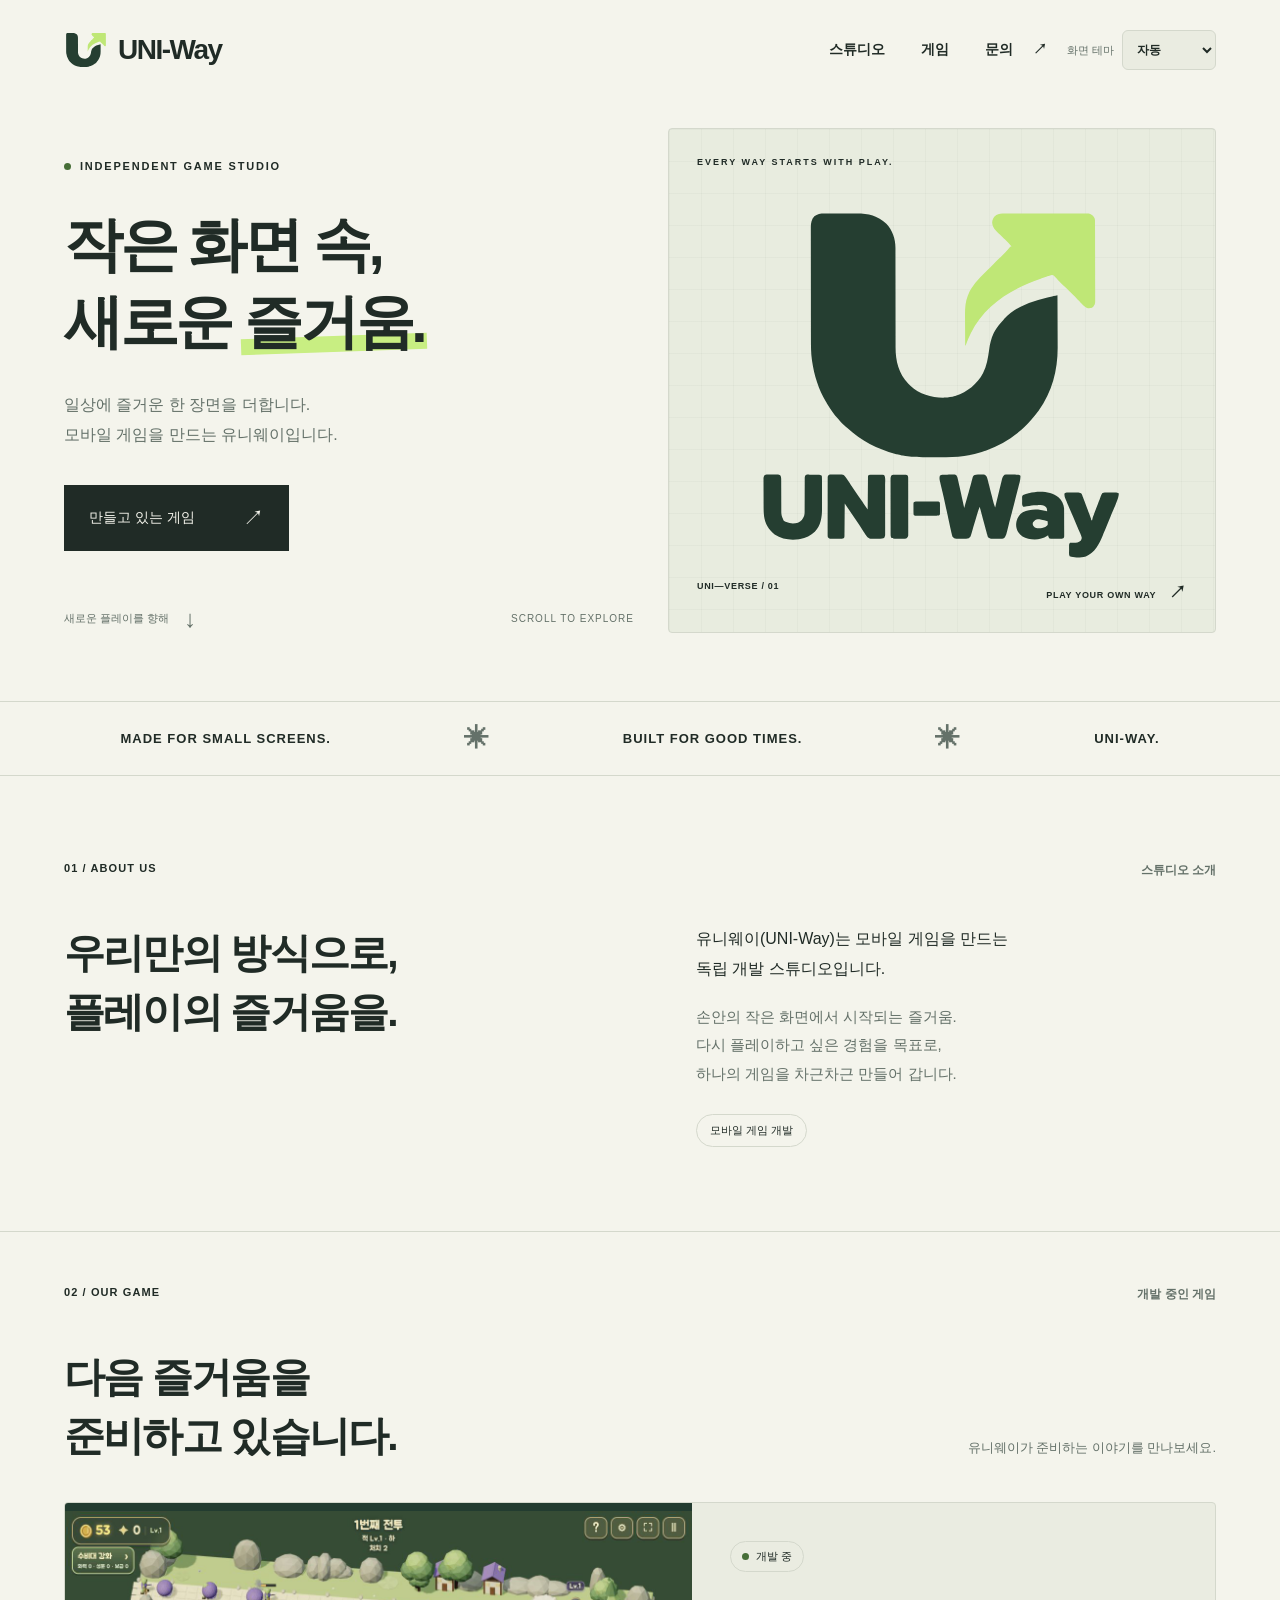
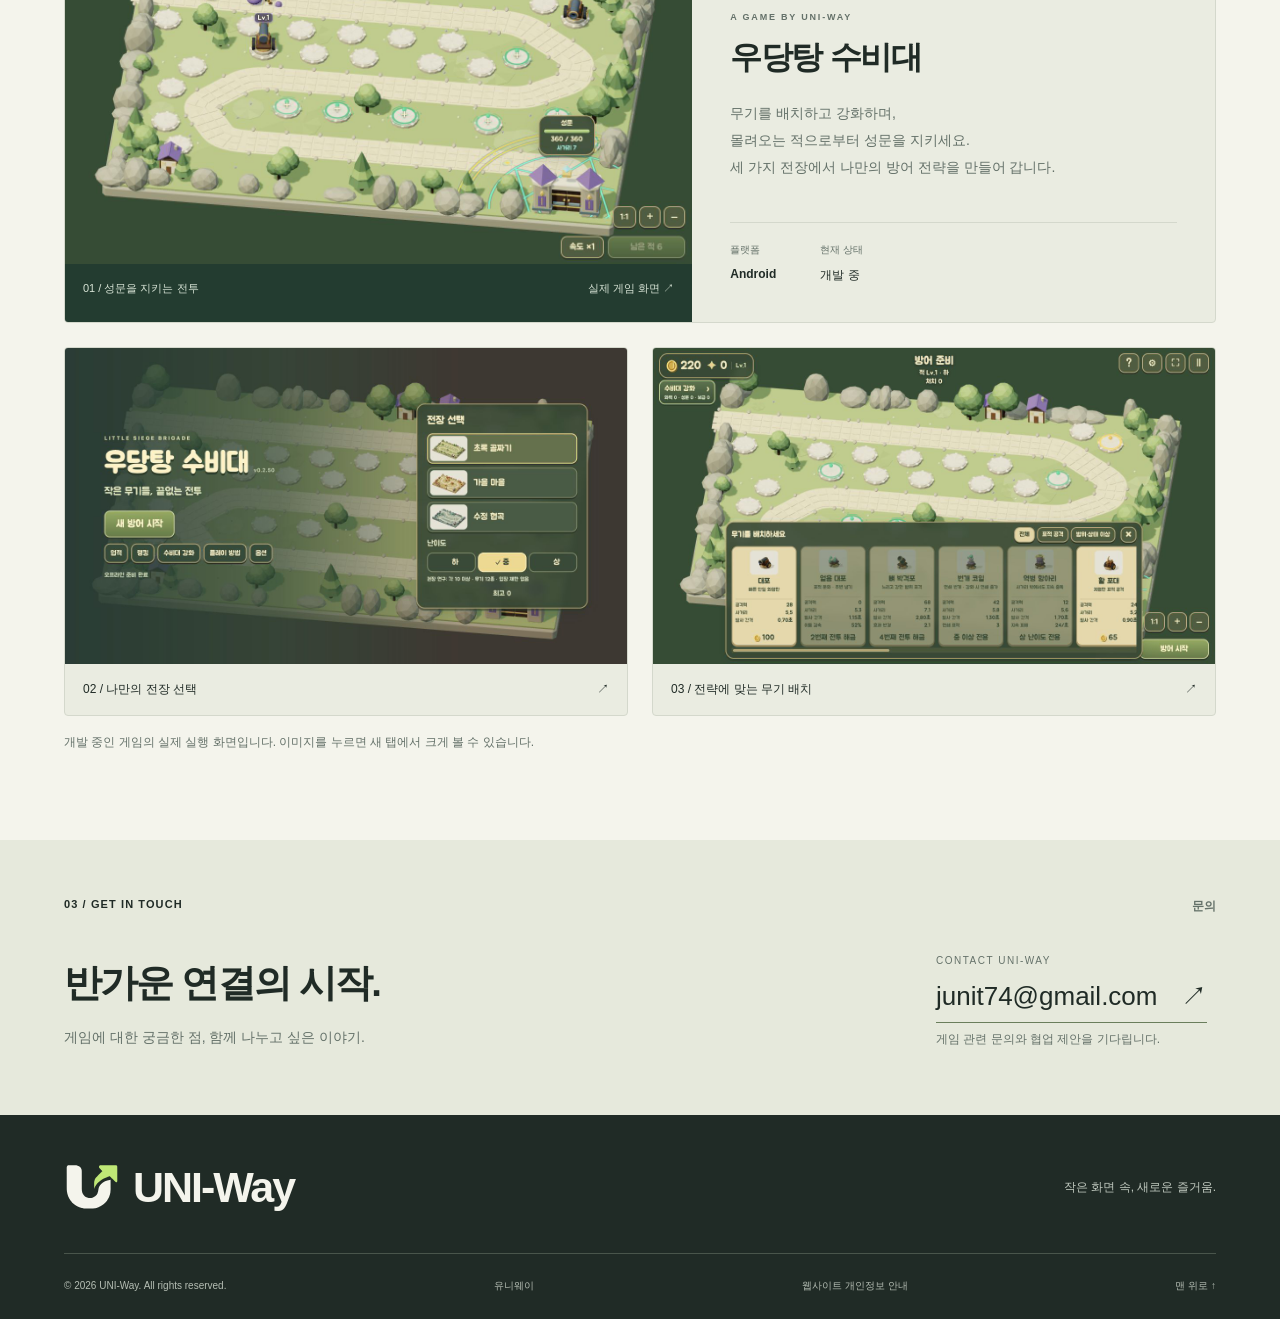
==== commit 29910547: "Show actual Guardians gameplay screenshots" ====
--- a/index.html
+++ b/index.html
@@ -14,7 +14,7 @@
   <link rel="icon" href="./assets/uniway-favicon-64.png" type="image/png" sizes="64x64">
   <link rel="icon" data-theme-favicon href="./assets/uniway-favicon-adaptive.svg" type="image/svg+xml" sizes="any">
   <link rel="apple-touch-icon" href="./assets/apple-touch-icon-light-bg.png">
-  <script src="./theme.js?v=site-theme-04"></script><link rel="stylesheet" href="./style.css?v=site-theme-04">
+  <script src="./theme.js?v=site-theme-04"></script><link rel="stylesheet" href="./style.css?v=game-screens-05">
 </head>
 <body>
   <a class="skip" href="#main">본문으로 바로가기</a>
@@ -46,15 +46,23 @@
       <div class="section-label"><span>02 / OUR GAME</span><span>개발 중인 게임</span></div>
       <div class="section-heading"><h2 id="games-title">다음 즐거움을<br>준비하고 있습니다.</h2><p>유니웨이가 준비하는 이야기를 만나보세요.</p></div>
       <article class="game-card">
-        <div class="game-visual" role="img" aria-label="우당탕 수비대 제목과 기하학적 도형으로 구성한 소개 그래픽. 실제 게임 화면이 아닙니다.">
-          <div class="game-visual-top"><span>UNI-WAY PRESENTS</span><span class="small-star" aria-hidden="true">✳</span></div>
-          <div class="orbit orbit-one"></div><div class="orbit orbit-two"></div>
-          <span class="game-shape shape-one" aria-hidden="true">+</span><span class="game-shape shape-two" aria-hidden="true">✳</span><span class="game-shape shape-three" aria-hidden="true"></span>
-          <div class="game-title-art" aria-hidden="true"><span>우당탕</span><span>수비대<span class="game-period">.</span></span></div>
-          <div class="game-visual-bottom"><span>모바일 게임</span><span>소개 그래픽 · 실제 게임 화면 아님</span></div>
-        </div>
-        <div class="game-info"><span class="pill"><span class="status-dot"></span> 개발 중</span><div><p class="eyebrow">A GAME BY UNI-WAY</p><h3>우당탕 수비대</h3><p class="game-description">유니웨이가 개발하고 있는 모바일 게임입니다.<br>출시 소식과 자세한 게임 소개는<br>이곳에서 전해드리겠습니다.</p></div><dl class="game-facts"><div><dt>플랫폼</dt><dd>Android</dd></div><div><dt>현재 상태</dt><dd>개발 중</dd></div></dl></div>
+        <figure class="game-screenshot game-featured">
+          <a class="game-shot-link" href="./assets/guardians-battle.png" target="_blank" rel="noopener" aria-label="우당탕 수비대 실제 전투 화면 크게 보기 (새 탭)"><img src="./assets/guardians-battle.png" width="1280" height="720" loading="lazy" alt="초록 골짜기에 대포를 배치하고 길을 따라 오는 적으로부터 성문을 지키는 실제 게임 화면"></a>
+          <figcaption><span>01 / 성문을 지키는 전투</span><span>실제 게임 화면 ↗</span></figcaption>
+        </figure>
+        <div class="game-info"><span class="pill"><span class="status-dot"></span> 개발 중</span><div><p class="eyebrow">A GAME BY UNI-WAY</p><h3>우당탕 수비대</h3><p class="game-description">무기를 배치하고 강화하며,<br>몰려오는 적으로부터 성문을 지키세요.<br>세 가지 전장에서 나만의 방어 전략을 만들어 갑니다.</p></div><dl class="game-facts"><div><dt>플랫폼</dt><dd>Android</dd></div><div><dt>현재 상태</dt><dd>개발 중</dd></div></dl></div>
       </article>
+      <div class="game-gallery" aria-label="우당탕 수비대 게임 화면">
+        <figure class="game-screenshot">
+          <a class="game-shot-link" href="./assets/guardians-menu.png" target="_blank" rel="noopener" aria-label="전장과 난이도 선택 화면 크게 보기 (새 탭)"><img src="./assets/guardians-menu.png" width="1280" height="720" loading="lazy" alt="우당탕 수비대의 시작 화면. 초록 골짜기, 가을 마을, 수정 협곡과 난이도를 선택할 수 있습니다."></a>
+          <figcaption><span>02 / 나만의 전장 선택</span><span aria-hidden="true">↗</span></figcaption>
+        </figure>
+        <figure class="game-screenshot">
+          <a class="game-shot-link" href="./assets/guardians-build.png" target="_blank" rel="noopener" aria-label="무기 배치 화면 크게 보기 (새 탭)"><img src="./assets/guardians-build.png" width="1280" height="720" loading="lazy" alt="전장의 설치 지점에서 대포와 활 포대 등 무기의 공격력, 사거리, 비용을 확인하는 실제 무기 배치 화면"></a>
+          <figcaption><span>03 / 전략에 맞는 무기 배치</span><span aria-hidden="true">↗</span></figcaption>
+        </figure>
+      </div>
+      <p class="game-capture-note">개발 중인 게임의 실제 실행 화면입니다. 이미지를 누르면 새 탭에서 크게 볼 수 있습니다.</p>
     </section>
     <section class="contact" id="contact" aria-labelledby="contact-title"><div class="section-label"><span>03 / GET IN TOUCH</span><span>문의</span></div><div class="contact-content"><div><h2 id="contact-title">반가운 연결의 시작.</h2><p>게임에 대한 궁금한 점, 함께 나누고 싶은 이야기.</p></div><div class="contact-details" id="contact-details"><span class="contact-label">CONTACT UNI-WAY</span><a class="contact-email" href="mailto:junit74@gmail.com">junit74@gmail.com <span aria-hidden="true">↗</span></a><p class="contact-note">게임 관련 문의와 협업 제안을 기다립니다.</p></div></div></section>
   </main>
--- a/style.css
+++ b/style.css
@@ -25,3 +25,15 @@
 .theme-control select{font:inherit;font-size:12px;font-weight:600;min-height:40px;padding:8px 26px 8px 10px;background:var(--surface);color:var(--ink);border:1px solid var(--line);border-radius:6px;cursor:pointer}
 @media(max-width:720px){.site-header{flex-wrap:wrap;gap:8px 14px;padding-top:14px;padding-bottom:14px}.site-header .brand{margin-right:auto}.site-header nav{order:3;width:100%;margin:0;justify-content:flex-end;gap:24px}.theme-control>span{position:absolute;width:1px;height:1px;overflow:hidden;clip-path:inset(50%)}.theme-control select{min-height:40px}.hero{padding-top:0}}
 @media(max-width:720px){.theme-control select{min-height:44px;font-size:16px}.site-header nav a{display:inline-flex;align-items:center;min-height:44px;font-size:14px}.contact-email{padding-top:6px;min-height:44px}.footer-bottom a{display:inline-flex;align-items:center;min-height:44px}}
+
+/* Actual game captures preserve the complete landscape UI at every width. */
+.game-screenshot{margin:0;min-width:0;background:var(--surface);border:1px solid var(--line);border-radius:var(--radius);overflow:hidden}
+.game-shot-link{display:block;line-height:0;cursor:zoom-in}
+.game-shot-link:focus-visible{outline-offset:-4px}
+.game-screenshot img{display:block;width:100%;height:auto;aspect-ratio:16/9;object-fit:contain}
+.game-screenshot figcaption{display:flex;justify-content:space-between;align-items:center;gap:14px;padding:16px 18px;font-size:12px;line-height:1.6}
+.game-featured{border:0;border-radius:0;display:flex;flex-direction:column;justify-content:center;background:#233c30;color:#f4f4ec}
+.game-featured figcaption{color:#d8e4d6;font-size:11px}
+.game-gallery{display:grid;grid-template-columns:1fr 1fr;gap:24px;margin-top:24px}
+.game-capture-note{font-size:12px;line-height:1.8;color:var(--muted);margin:16px 0 0}
+@media(max-width:720px){.game-gallery{grid-template-columns:1fr;gap:20px;margin-top:20px}.game-screenshot figcaption{padding:14px;font-size:11px}.game-featured figcaption{font-size:10px}}
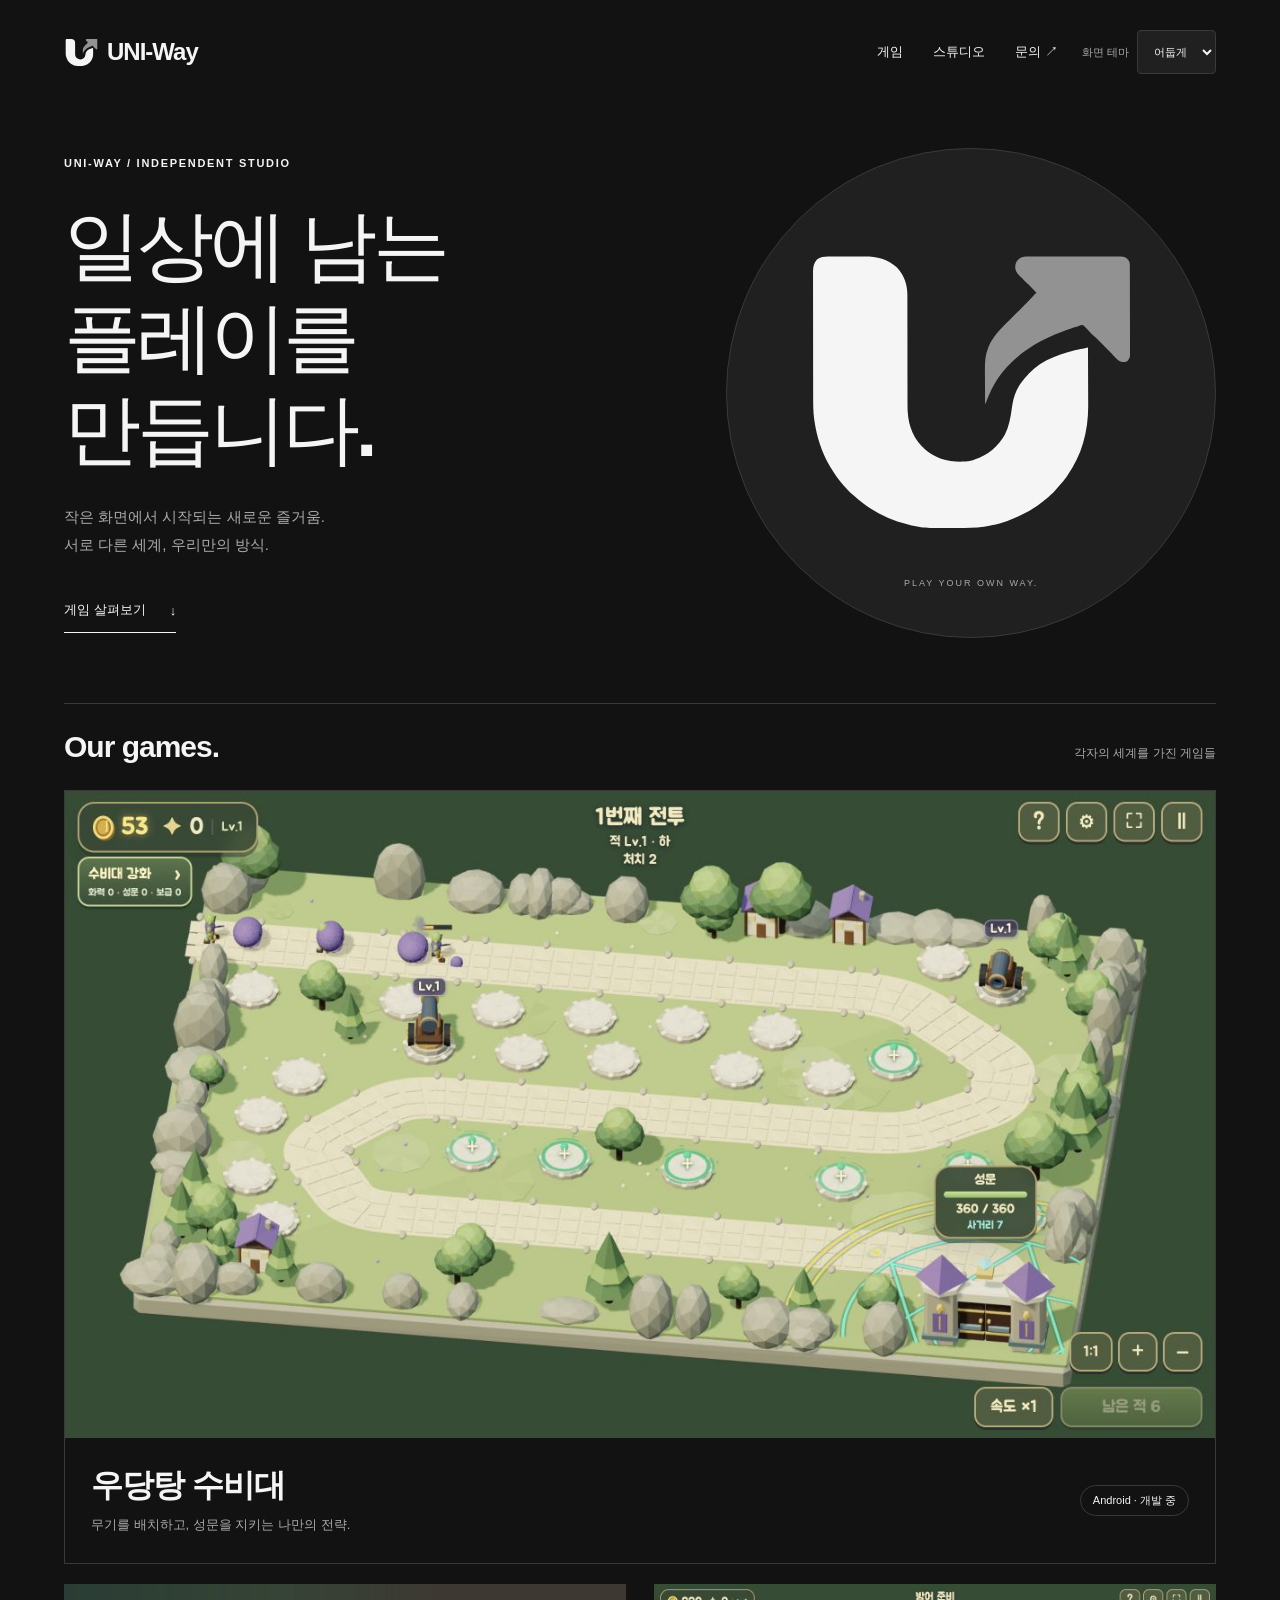
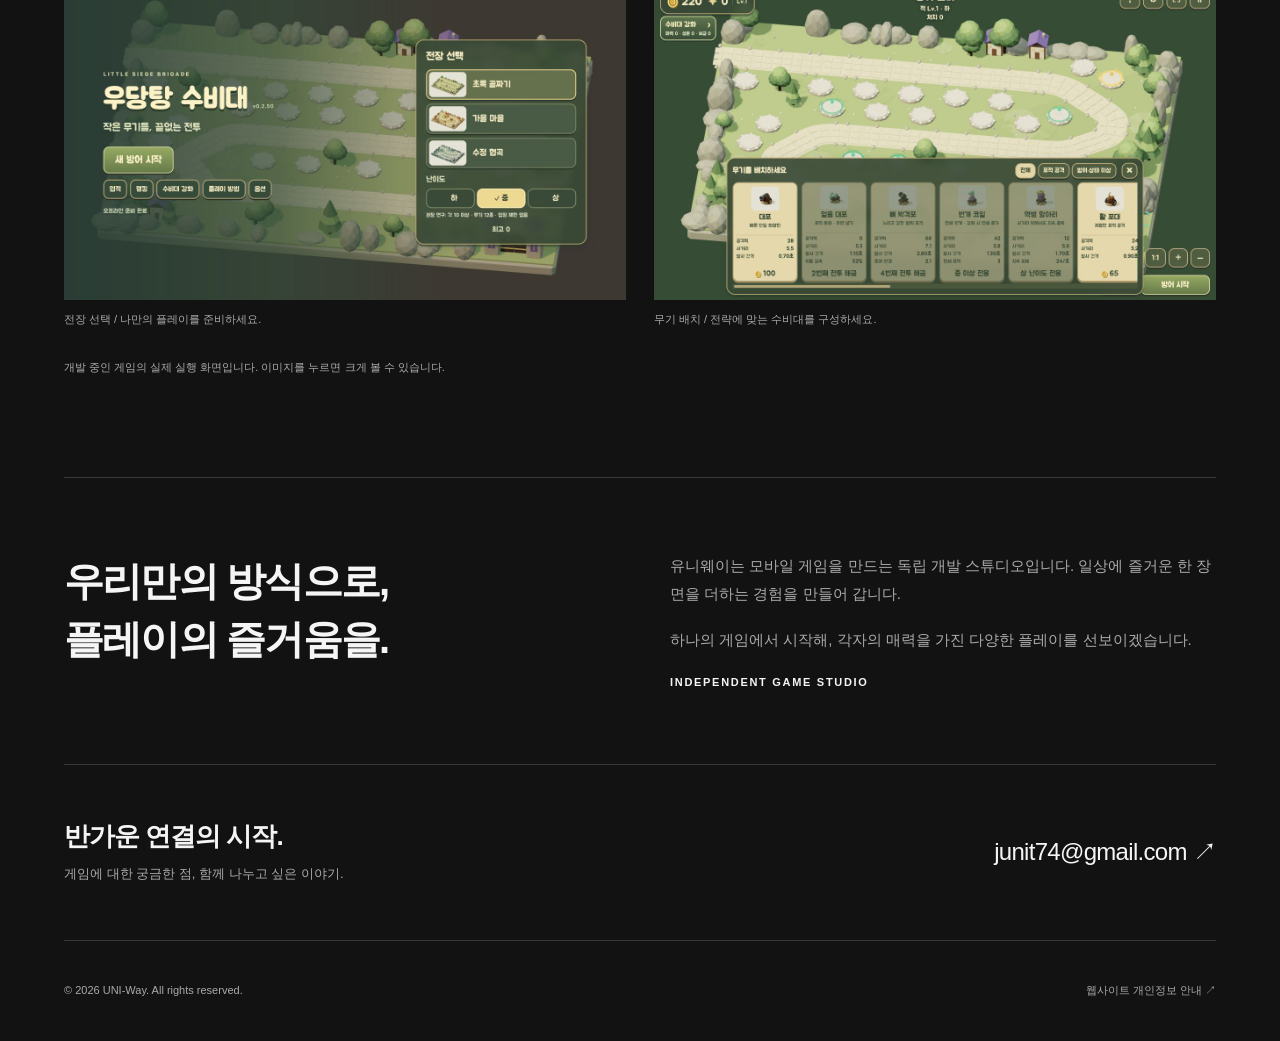
==== commit 4865ec54: "Apply approved monochrome stage design to the main site" ====
--- a/index.html
+++ b/index.html
@@ -1,9 +1,9 @@
 <!doctype html>
-<html lang="ko">
+<html lang="ko" data-theme="dark">
 <head>
   <meta charset="utf-8">
   <meta name="viewport" content="width=device-width, initial-scale=1">
-  <meta name="theme-color" content="#f4f4ec">
+  <meta name="theme-color" content="#121212">
   <title>유니웨이 UNI-Way — 작은 화면 속, 새로운 즐거움</title>
   <meta name="description" content="유니웨이(UNI-Way)는 모바일 게임을 만듭니다. 개발 중인 우당탕 수비대와 유니웨이의 소식을 만나보세요.">
   <meta property="og:type" content="website">
@@ -11,62 +11,9 @@
   <meta property="og:url" content="https://junit74.github.io/">
   <meta property="og:title" content="유니웨이 UNI-Way">
   <meta property="og:description" content="작은 화면 속, 새로운 즐거움. 모바일 게임을 만드는 유니웨이입니다.">
-  <link rel="icon" href="./assets/uniway-favicon-64.png" type="image/png" sizes="64x64">
-  <link rel="icon" data-theme-favicon href="./assets/uniway-favicon-adaptive.svg" type="image/svg+xml" sizes="any">
-  <link rel="apple-touch-icon" href="./assets/apple-touch-icon-light-bg.png">
-  <script src="./theme.js?v=site-theme-04"></script><link rel="stylesheet" href="./style.css?v=game-screens-05">
+  <link rel="icon" href="./assets/uniway-favicon-mono-64.png" type="image/png" sizes="64x64">
+  <link rel="icon" data-theme-favicon href="./assets/uniway-favicon-mono-adaptive.svg" type="image/svg+xml" sizes="any">
+  <link rel="apple-touch-icon" href="./assets/apple-touch-icon-mono.png">
+  <script src="./theme.js?v=mono-stage-06"></script><link rel="stylesheet" href="./style.css?v=mono-stage-06">
 </head>
-<body>
-  <a class="skip" href="#main">본문으로 바로가기</a>
-  <header class="site-header">
-    <a class="brand" href="./" aria-label="유니웨이 홈"><img class="brand-symbol theme-logo-light" src="./assets/uniway-symbol.svg" width="44" height="44" alt=""><img class="brand-symbol theme-logo-dark" src="./assets/uniway-symbol-on-dark.svg" width="44" height="44" alt=""><span>UNI-Way</span></a>
-    <nav aria-label="주요 메뉴"><a href="#about">스튜디오</a><a href="#games">게임</a><a href="#contact">문의 <span aria-hidden="true">↗</span></a></nav><label class="theme-control" hidden><span>화면 테마</span><select id="theme-select" aria-label="화면 테마"><option value="system">자동</option><option value="light">밝게</option><option value="dark">어둡게</option></select></label>
-  </header>
-  <main id="main">
-    <section class="hero" aria-labelledby="hero-title">
-      <div class="hero-copy">
-        <p class="eyebrow"><span class="status-dot"></span> INDEPENDENT GAME STUDIO</p>
-        <h1 id="hero-title">작은 화면 속,<br>새로운 <span class="underline">즐거움.</span></h1>
-        <p class="hero-description">일상에 즐거운 한 장면을 더합니다.<br>모바일 게임을 만드는 유니웨이입니다.</p>
-        <a class="button" href="#games">만들고 있는 게임 <span aria-hidden="true">↗</span></a>
-        <div class="hero-footnote"><span>새로운 플레이를 향해</span><span aria-hidden="true">↓</span><span>SCROLL TO EXPLORE</span></div>
-      </div>
-      <div class="hero-art" role="img" aria-label="위쪽으로 향하는 화살표와 U 심볼, UNI-Way 회사명으로 구성된 유니웨이 로고">
-        <div class="art-grid"></div><span class="art-label">EVERY WAY STARTS WITH PLAY.</span>
-        <img class="hero-logo theme-logo-light" src="./assets/uniway-logo.svg" width="843" height="817" alt="" fetchpriority="high"><img class="hero-logo theme-logo-dark" src="./assets/uniway-logo-on-dark.svg" width="843" height="817" alt="" fetchpriority="high">
-        <div class="art-bottom"><span>UNI—VERSE / 01</span><span>PLAY YOUR OWN WAY <span aria-hidden="true">↗</span></span></div>
-      </div>
-    </section>
-    <div class="manifesto-bar" aria-hidden="true"><span>MADE FOR SMALL SCREENS.</span><span class="asterisk">✳</span><span>BUILT FOR GOOD TIMES.</span><span class="asterisk">✳</span><span>UNI-WAY.</span></div>
-    <section class="section about" id="about" aria-labelledby="about-title">
-      <div class="section-label"><span>01 / ABOUT US</span><span>스튜디오 소개</span></div>
-      <div class="about-content"><h2 id="about-title">우리만의 방식으로,<br>플레이의 즐거움을.</h2><div class="about-text"><p>유니웨이(UNI-Way)는 모바일 게임을 만드는<br class="desktop-break"> 독립 개발 스튜디오입니다.</p><p>손안의 작은 화면에서 시작되는 즐거움.<br>다시 플레이하고 싶은 경험을 목표로,<br>하나의 게임을 차근차근 만들어 갑니다.</p><span class="text-tag">모바일 게임 개발</span></div></div>
-    </section>
-    <section class="section games" id="games" aria-labelledby="games-title">
-      <div class="section-label"><span>02 / OUR GAME</span><span>개발 중인 게임</span></div>
-      <div class="section-heading"><h2 id="games-title">다음 즐거움을<br>준비하고 있습니다.</h2><p>유니웨이가 준비하는 이야기를 만나보세요.</p></div>
-      <article class="game-card">
-        <figure class="game-screenshot game-featured">
-          <a class="game-shot-link" href="./assets/guardians-battle.png" target="_blank" rel="noopener" aria-label="우당탕 수비대 실제 전투 화면 크게 보기 (새 탭)"><img src="./assets/guardians-battle.png" width="1280" height="720" loading="lazy" alt="초록 골짜기에 대포를 배치하고 길을 따라 오는 적으로부터 성문을 지키는 실제 게임 화면"></a>
-          <figcaption><span>01 / 성문을 지키는 전투</span><span>실제 게임 화면 ↗</span></figcaption>
-        </figure>
-        <div class="game-info"><span class="pill"><span class="status-dot"></span> 개발 중</span><div><p class="eyebrow">A GAME BY UNI-WAY</p><h3>우당탕 수비대</h3><p class="game-description">무기를 배치하고 강화하며,<br>몰려오는 적으로부터 성문을 지키세요.<br>세 가지 전장에서 나만의 방어 전략을 만들어 갑니다.</p></div><dl class="game-facts"><div><dt>플랫폼</dt><dd>Android</dd></div><div><dt>현재 상태</dt><dd>개발 중</dd></div></dl></div>
-      </article>
-      <div class="game-gallery" aria-label="우당탕 수비대 게임 화면">
-        <figure class="game-screenshot">
-          <a class="game-shot-link" href="./assets/guardians-menu.png" target="_blank" rel="noopener" aria-label="전장과 난이도 선택 화면 크게 보기 (새 탭)"><img src="./assets/guardians-menu.png" width="1280" height="720" loading="lazy" alt="우당탕 수비대의 시작 화면. 초록 골짜기, 가을 마을, 수정 협곡과 난이도를 선택할 수 있습니다."></a>
-          <figcaption><span>02 / 나만의 전장 선택</span><span aria-hidden="true">↗</span></figcaption>
-        </figure>
-        <figure class="game-screenshot">
-          <a class="game-shot-link" href="./assets/guardians-build.png" target="_blank" rel="noopener" aria-label="무기 배치 화면 크게 보기 (새 탭)"><img src="./assets/guardians-build.png" width="1280" height="720" loading="lazy" alt="전장의 설치 지점에서 대포와 활 포대 등 무기의 공격력, 사거리, 비용을 확인하는 실제 무기 배치 화면"></a>
-          <figcaption><span>03 / 전략에 맞는 무기 배치</span><span aria-hidden="true">↗</span></figcaption>
-        </figure>
-      </div>
-      <p class="game-capture-note">개발 중인 게임의 실제 실행 화면입니다. 이미지를 누르면 새 탭에서 크게 볼 수 있습니다.</p>
-    </section>
-    <section class="contact" id="contact" aria-labelledby="contact-title"><div class="section-label"><span>03 / GET IN TOUCH</span><span>문의</span></div><div class="contact-content"><div><h2 id="contact-title">반가운 연결의 시작.</h2><p>게임에 대한 궁금한 점, 함께 나누고 싶은 이야기.</p></div><div class="contact-details" id="contact-details"><span class="contact-label">CONTACT UNI-WAY</span><a class="contact-email" href="mailto:junit74@gmail.com">junit74@gmail.com <span aria-hidden="true">↗</span></a><p class="contact-note">게임 관련 문의와 협업 제안을 기다립니다.</p></div></div></section>
-  </main>
-  <footer class="site-footer"><div class="footer-top"><a class="footer-brand" href="./" aria-label="유니웨이 홈"><img class="footer-symbol" src="./assets/uniway-symbol-on-dark.svg" width="56" height="56" alt="" loading="lazy">UNI-Way</a><p>작은 화면 속, 새로운 즐거움.</p></div><div class="footer-bottom"><span>© <span id="year">2026</span> UNI-Way. All rights reserved.</span><span>유니웨이</span><a href="./privacy.html">웹사이트 개인정보 안내</a><a href="#main">맨 위로 <span aria-hidden="true">↑</span></a></div></footer>
-  <script src="./script.js?v=theme-icon-03"></script>
-</body>
-</html>
+<body class="cinema"><a class="skip" href="#main">본문으로 바로가기</a><div class="wrap"><header class="header"><a class="brand" href="./" aria-label="UNI-Way 처음으로"><img class="mono-light" src="./assets/uniway-symbol-mono-black.svg" width="35" height="35" alt=""><img class="mono-dark" src="./assets/uniway-symbol-mono-white.svg" width="35" height="35" alt=""><span>UNI-Way</span></a><nav aria-label="주요 메뉴"><a href="#games">게임</a><a href="#about">스튜디오</a><a href="#contact">문의 ↗</a></nav><label class="theme-control" hidden><span>화면 테마</span><select id="theme-select" aria-label="화면 테마"><option value="dark">어둡게</option><option value="light">밝게</option><option value="system">자동</option></select></label></header><main id="main"><section class="cinema-hero"><div><span class="eyebrow">UNI-WAY / INDEPENDENT STUDIO</span><h1>일상에 남는<br>플레이를 만듭니다.</h1><p>작은 화면에서 시작되는 새로운 즐거움.<br>서로 다른 세계, 우리만의 방식.</p><a class="text-link" href="#games">게임 살펴보기 <span>↓</span></a></div><div class="symbol-stage" aria-hidden="true"><img class="mono-light" src="./assets/uniway-symbol-mono-black.svg" width="35" height="35" alt=""><img class="mono-dark" src="./assets/uniway-symbol-mono-white.svg" width="35" height="35" alt=""><span class="stage-caption">PLAY YOUR OWN WAY.</span></div></section><section class="games" id="games"><div class="section-head"><h2>Our games.</h2><p>각자의 세계를 가진 게임들</p></div><article class="game-main"><a class="image-link" href="./assets/guardians-battle.png" target="_blank" rel="noopener" aria-label="우당탕 수비대 실제 전투 화면 크게 보기 (새 탭)"><img class="game-img" src="./assets/guardians-battle.png" width="1280" height="720" alt="우당탕 수비대 실제 전투 화면" loading="lazy"></a><div class="game-meta"><div><h3>우당탕 수비대</h3><p>무기를 배치하고, 성문을 지키는 나만의 전략.</p></div><span class="badge">Android · 개발 중</span></div></article><div class="shots"><figure><a class="image-link" href="./assets/guardians-menu.png" target="_blank" rel="noopener" aria-label="우당탕 수비대 전장 선택 화면 크게 보기 (새 탭)"><img class="game-img" src="./assets/guardians-menu.png" width="1280" height="720" alt="우당탕 수비대 전장 선택 화면" loading="lazy"></a><figcaption>전장 선택 / 나만의 플레이를 준비하세요.</figcaption></figure><figure><a class="image-link" href="./assets/guardians-build.png" target="_blank" rel="noopener" aria-label="우당탕 수비대 무기 배치 화면 크게 보기 (새 탭)"><img class="game-img" src="./assets/guardians-build.png" width="1280" height="720" alt="우당탕 수비대 무기 배치 화면" loading="lazy"></a><figcaption>무기 배치 / 전략에 맞는 수비대를 구성하세요.</figcaption></figure></div><p class="capture-note">개발 중인 게임의 실제 실행 화면입니다. 이미지를 누르면 크게 볼 수 있습니다.</p></section><section class="about" id="about"><h2>우리만의 방식으로,<br>플레이의 즐거움을.</h2><div><p>유니웨이는 모바일 게임을 만드는 독립 개발 스튜디오입니다. 일상에 즐거운 한 장면을 더하는 경험을 만들어 갑니다.</p><p>하나의 게임에서 시작해, 각자의 매력을 가진 다양한 플레이를 선보이겠습니다.</p><span class="eyebrow">INDEPENDENT GAME STUDIO</span></div></section></main><section class="contact" id="contact"><div><h2>반가운 연결의 시작.</h2><p>게임에 대한 궁금한 점, 함께 나누고 싶은 이야기.</p></div><a href="mailto:junit74@gmail.com">junit74@gmail.com ↗</a></section><footer class="footer"><span>© <span id="year">2026</span> UNI-Way. All rights reserved.</span><a href="./privacy.html">웹사이트 개인정보 안내 ↗</a></footer></div><script src="./script.js?v=mono-stage-06"></script></body></html>
--- a/style.css
+++ b/style.css
@@ -1,39 +1,23 @@
 @charset "UTF-8";
-:root{--paper:#f4f4ec;--ink:#202b26;--muted:#647169;--line:#d4d8cc;--green:#c8ee82;--dark:#20382d;--radius:4px}*{box-sizing:border-box}html{scroll-behavior:smooth;scroll-padding-top:90px}body{margin:0;background:var(--paper);color:var(--ink);font-family:Inter,-apple-system,BlinkMacSystemFont,"Apple SD Gothic Neo","Noto Sans KR","Malgun Gothic",sans-serif;-webkit-font-smoothing:antialiased}a{color:inherit;text-decoration:none}button,a{-webkit-tap-highlight-color:transparent}a:focus-visible,select:focus-visible{outline:3px solid var(--focus);outline-offset:6px}::selection{background:#c8ee82;color:#152c21}.skip{position:fixed;left:20px;top:-100px;z-index:100;background:var(--ink);color:var(--paper);padding:14px}.skip:focus{top:12px}.site-header{max-width:1440px;margin:auto;min-height:100px;padding:0 5%;display:flex;align-items:center;justify-content:space-between;gap:20px}.brand{display:flex;align-items:center;gap:10px;font-weight:800;font-size:28px;letter-spacing:-1.5px}.brand svg{width:31px;height:31px;fill:none;stroke:currentColor;stroke-width:4}.brand-dot{font-size:11px;vertical-align:super;margin-left:3px;display:none}nav{display:flex;gap:36px;font-size:14px;font-weight:650}nav a{padding:10px 0;border-bottom:1px solid transparent}nav a:hover{border-color:var(--ink)}nav a:last-child span{margin-left:16px}.hero{max-width:1440px;margin:auto;padding:28px 5% 68px;display:grid;grid-template-columns:1.04fr 1fr;gap:34px;align-items:stretch}.hero-copy{padding:32px 0 0}.eyebrow{font-size:11px;font-weight:700;letter-spacing:1.8px;margin:0 0 35px;display:flex;align-items:center;gap:9px}.status-dot{display:inline-block;height:7px;width:7px;background:var(--status);border-radius:50%;flex:none}h1{font-size:clamp(45px,4.6vw,67px);letter-spacing:-3.3px;line-height:1.3;font-weight:750;margin:0 0 30px}.underline{position:relative;z-index:0;white-space:nowrap}.underline:after{position:absolute;content:"";bottom:2px;height:16px;left:-3px;right:-3px;z-index:-1;background:var(--highlight);transform:rotate(-2deg)}.hero-description{font-size:16px;line-height:1.9;color:var(--muted);margin:0 0 34px}.button{background:var(--ink);color:var(--paper);display:inline-flex;align-items:center;gap:48px;padding:18px 24px;font-size:14px;border:1px solid var(--ink);transition:background .15s,transform .15s}.button:hover{background:var(--button-hover);transform:translateY(-2px)}.button span{font-size:21px}.hero-footnote{display:flex;align-items:center;gap:15px;font-size:10px;color:var(--muted);margin-top:54px}.hero-footnote span:first-child{font-size:11px}.hero-footnote span:nth-child(2){font-size:24px;font-weight:300;margin-right:auto}.hero-footnote span:last-child{letter-spacing:1px}.hero-art{position:relative;overflow:hidden;background:var(--green);min-height:500px;border-radius:var(--radius);display:flex;flex-direction:column;justify-content:space-between;padding:28px}.art-grid{position:absolute;inset:0;background-image:linear-gradient(#20382d08 1px,transparent 1px),linear-gradient(90deg,#20382d08 1px,transparent 1px);background-size:32px 32px}.art-label{position:relative;font-size:9px;letter-spacing:2px;font-weight:700}.way-art{position:absolute;inset:38px 0 24px;width:100%;height:calc(100% - 62px)}.art-bottom{position:relative;display:flex;justify-content:space-between;gap:10px;font-size:9px;font-weight:700;letter-spacing:.7px}.art-bottom span span{font-size:17px;margin-left:10px}.manifesto-bar{border-top:1px solid var(--line);border-bottom:1px solid var(--line);display:flex;align-items:center;justify-content:space-around;gap:20px;padding:22px 5%;font-size:13px;font-weight:600;letter-spacing:1px}.asterisk{font-size:25px;color:var(--muted)}.section{max-width:1440px;margin:auto;padding:86px 5%}.section-label{display:flex;justify-content:space-between;gap:16px;font-size:11px;letter-spacing:1.1px;font-weight:600;margin-bottom:45px}.section-label span:last-child{letter-spacing:0;color:var(--muted);font-size:12px}.about{padding-bottom:84px}.about-content{display:grid;grid-template-columns:1.04fr 1fr;gap:34px}h2{margin:0;font-size:clamp(29px,3.2vw,43px);letter-spacing:-1.8px;line-height:1.45;font-weight:650}.about-text{padding:0 0 0 28px;font-size:16px;line-height:1.9}.about-text p{margin:0 0 18px}.about-text p:nth-child(2){color:var(--muted);font-size:15px}.text-tag{display:inline-block;border:1px solid var(--line);padding:5px 13px;border-radius:30px;font-size:11px;margin-top:8px}.games{border-top:1px solid var(--line);padding-top:54px}.section-heading{display:flex;justify-content:space-between;gap:24px;align-items:flex-end;margin-bottom:35px}.section-heading p{color:var(--muted);font-size:13px;margin:0 0 8px;line-height:1.6}.game-card{display:grid;grid-template-columns:1.2fr 1fr;border:1px solid var(--line);background:var(--surface);border-radius:var(--radius);overflow:hidden}.game-visual{min-height:430px;position:relative;background:#233c30;color:#e8f3d8;padding:28px;display:flex;flex-direction:column;justify-content:space-between;overflow:hidden}.game-visual-top,.game-visual-bottom{display:flex;justify-content:space-between;align-items:center;position:relative;z-index:1;font-size:9px;letter-spacing:1px}.small-star{font-size:30px;color:#c8ee82}.game-visual-bottom{font-size:9px;letter-spacing:0;color:#b8c9bb}.game-title-art{position:relative;z-index:1;font-size:clamp(65px,6.8vw,100px);font-weight:900;letter-spacing:-7px;line-height:1.01;align-self:center;transform:rotate(-7deg);margin:28px 0 40px}.game-title-art>span{display:block}.game-title-art>span:last-child{margin-left:34px;color:#c8ee82}.game-period{color:#f1b866}.orbit{width:380px;height:380px;border:1px solid #a2c49527;border-radius:50%;position:absolute;left:50%;top:50%;transform:translate(-50%,-50%)}.orbit-two{width:260px;height:260px}.game-shape{position:absolute;color:#e6b470}.shape-one{left:40px;top:100px;font-size:60px;transform:rotate(15deg);font-weight:200}.shape-two{right:35px;bottom:84px;font-size:60px;color:#c8ee82}.shape-three{width:22px;height:22px;bottom:87px;left:70px;border:3px solid #a8c195;transform:rotate(30deg)}.game-info{padding:38px;display:flex;flex-direction:column;justify-content:space-between;gap:40px}.pill{display:inline-flex;gap:7px;align-items:center;border:1px solid var(--line);border-radius:20px;padding:7px 11px;align-self:flex-start;font-size:11px}.game-info .eyebrow{margin-bottom:14px;font-size:9px;color:var(--muted)}.game-info h3{font-size:32px;letter-spacing:-1.4px;margin:0 0 20px}.game-description{font-size:14px;line-height:1.95;margin:0;color:var(--muted)}.game-facts{display:flex;gap:44px;padding-top:20px;margin:0;border-top:1px solid var(--line);font-size:12px}.game-facts div{display:flex;flex-direction:column;gap:10px}.game-facts dt{font-size:10px;color:var(--muted)}.game-facts dd{margin:0;font-weight:550}.contact{padding:58px max(5%,calc((100% - 1296px)/2)) 65px;background:var(--contact)}.contact .section-label{margin-bottom:40px}.contact-content{display:flex;align-items:center;justify-content:space-between;gap:48px}.contact h2{font-size:clamp(29px,3vw,40px)}.contact-content>div>p{font-size:14px;color:var(--muted);line-height:1.8;margin-bottom:0}.contact-details{min-width:280px}.contact-label{display:block;font-size:10px;letter-spacing:1.5px;color:var(--muted)}.contact-details .contact-pending{font-size:18px;font-weight:600;color:var(--ink);margin:13px 0 3px}.contact-details .contact-note{font-size:12px;margin-top:6px}.contact-email{display:inline-block;font-size:clamp(18px,2.2vw,26px);margin-top:13px;border-bottom:1px solid #6a7e5c;padding-bottom:8px;overflow-wrap:anywhere}.contact-email span{margin-left:16px} .site-footer{background:#202b26;color:#f4f4ec;padding:44px max(5%,calc((100% - 1296px)/2)) 25px}.footer-top{display:flex;justify-content:space-between;align-items:center;gap:20px;padding-bottom:38px}.footer-brand{font-size:43px;font-weight:750;letter-spacing:-2px}.footer-brand span{font-size:42px;color:var(--green);margin-left:17px;font-weight:400}.footer-top p{font-size:12px;color:#c0c9bf}.footer-bottom{display:flex;justify-content:space-between;gap:20px;flex-wrap:wrap;padding-top:23px;border-top:1px solid #49554b;font-size:10px;color:#b5beb4;line-height:1.7}.footer-bottom a:hover{color:white}.policy{max-width:850px;padding:70px 24px 100px;margin:auto;min-height:70vh}.policy h1{font-size:42px;letter-spacing:-1.5px}.policy h2{font-size:22px;margin-top:35px;margin-bottom:10px;letter-spacing:-.5px}.policy p,.policy li{line-height:1.9;color:var(--muted);font-size:15px}.policy ul{padding-left:22px}.policy .eyebrow{margin-bottom:25px}.policy .back-link{display:inline-block;margin-top:35px;border-bottom:1px solid var(--ink);padding-bottom:8px;font-size:14px}.policy-callout{border-left:3px solid #789f43;padding:8px 20px;background:var(--surface);margin-top:30px}
-@media(min-width:1600px){.hero{padding-top:42px;padding-bottom:78px}.hero-art{min-height:550px}.hero-copy{padding-top:44px}}
-@media(max-width:1000px){.site-header{min-height:86px}.hero{gap:24px;padding-top:20px}.hero-art{min-height:460px;padding:22px}.hero-copy{padding-top:23px}h1{font-size:46px;letter-spacing:-2.5px}.eyebrow{font-size:9px;letter-spacing:1.4px;margin-bottom:27px}.hero-footnote span:last-child{display:none}.game-info{padding:28px}.game-visual{min-height:410px}.game-title-art{font-size:75px}.contact-details{min-width:240px}.about-text{padding-left:0}}
-@media(max-width:720px){html{scroll-padding-top:25px}.site-header{padding:0 6%;min-height:80px}.brand{font-size:24px;gap:6px}.brand svg{width:26px;height:26px}nav{gap:20px;font-size:12px}nav a:last-child span{display:none}.hero{grid-template-columns:1fr;padding:16px 6% 36px;gap:30px}.hero-copy{padding-top:20px}h1{font-size:clamp(42px,9vw,62px);letter-spacing:-2.5px;line-height:1.3;margin-bottom:24px}.eyebrow{font-size:9px;margin-bottom:25px}.hero-description{font-size:15px;margin-bottom:25px}.button{font-size:13px;padding:15px 20px;gap:42px}.hero-footnote{display:none}.hero-art{min-height:390px;padding:23px}.way-art{height:calc(100% - 45px);top:20px}.art-label{font-size:8px}.art-bottom{font-size:8px}.manifesto-bar{padding:17px 6%;font-size:9px;letter-spacing:.5px;gap:12px}.manifesto-bar>span:nth-last-child(-n+2){display:none}.asterisk{font-size:20px}.section{padding:50px 6%}.section-label{margin-bottom:30px;font-size:10px}.section-label span:last-child{font-size:11px}.about-content{grid-template-columns:1fr;gap:25px}h2{font-size:30px;letter-spacing:-1.4px}.about-text{font-size:15px}.about-text p:nth-child(2){font-size:14px}.section-heading{display:block;margin-bottom:26px}.section-heading p{margin-top:16px;font-size:12px}.game-card{grid-template-columns:1fr}.game-visual{min-height:365px;padding:23px}.game-title-art{font-size:84px;margin:20px 0 25px}.game-visual-bottom{font-size:8px}.game-info{padding:28px;gap:28px}.game-info h3{font-size:29px}.game-facts{gap:60px}.contact{padding:42px 6%}.contact-content{display:block}.contact h2{font-size:28px}.contact-content>div>p{font-size:13px}.contact-details{margin-top:32px;padding-top:25px;border-top:1px solid var(--line)}.contact-details .contact-pending{font-size:17px}.site-footer{padding:34px 6% 24px}.footer-brand{font-size:36px}.footer-brand span{font-size:34px}.footer-top{align-items:flex-start;flex-direction:column;gap:0;padding-bottom:25px}.footer-top p{font-size:11px}.footer-bottom{display:grid;grid-template-columns:1fr auto;gap:12px;font-size:9px}.footer-bottom>span:first-child{grid-column:1/-1}.footer-bottom>span:nth-child(2){display:none}.policy{padding-top:45px}.policy h1{font-size:32px}.policy h2{font-size:20px}}
-@media(prefers-reduced-motion:reduce){html{scroll-behavior:auto}*,*:before,*:after{transition:none!important;animation:none!important}}
+:root{color-scheme:light;--bg:#fff;--fg:#161616;--muted:#686868;--line:#dedede;--panel:#f3f3f3;--card:#fff;--inverse:#111;--inverse-fg:#fff;--light:block;--dark:none}
+:root[data-theme="dark"]{color-scheme:dark;--bg:#121212;--fg:#f5f5f5;--muted:#aaa;--line:#393939;--panel:#202020;--card:#191919;--inverse:#eee;--inverse-fg:#111;--light:none;--dark:block}
+*{box-sizing:border-box}html{scroll-behavior:smooth;scroll-padding-top:80px}body{margin:0;background:var(--bg);color:var(--fg);font-family:Inter,-apple-system,BlinkMacSystemFont,"Apple SD Gothic Neo","Noto Sans KR",sans-serif;-webkit-font-smoothing:antialiased}a{color:inherit;text-decoration:none}button,select{font:inherit}a:focus-visible,button:focus-visible,select:focus-visible{outline:2px solid var(--fg);outline-offset:5px}::selection{background:var(--fg);color:var(--bg)}img{max-width:100%}.review{height:48px;padding:0 4%;display:flex;align-items:center;justify-content:space-between;gap:16px;background:var(--panel);border-bottom:1px solid var(--line);font-size:11px}.review a{text-decoration:underline;text-underline-offset:4px}.review label{display:flex;align-items:center;gap:9px}.review select{border:1px solid var(--line);border-radius:0;background:var(--bg);color:var(--fg);padding:6px 12px;min-height:34px}.wrap{width:min(1280px,90%);margin:auto}.header{min-height:100px;display:flex;align-items:center;justify-content:space-between;gap:24px}.brand{display:inline-flex;align-items:center;gap:8px;font-size:24px;letter-spacing:-1px;font-weight:750}.brand img{width:35px;height:35px}.mono-light{display:var(--light)}.mono-dark{display:var(--dark)}nav{display:flex;gap:30px;font-size:13px}nav a{display:flex;align-items:center;min-height:44px}p{line-height:1.85}.eyebrow{font-size:11px;letter-spacing:1.7px;font-weight:650;text-transform:uppercase}.muted{color:var(--muted)}.button{display:inline-flex;align-items:center;justify-content:space-between;gap:50px;background:var(--fg);color:var(--bg);border:1px solid var(--fg);padding:17px 22px;min-height:52px;font-size:13px}.text-link{display:inline-flex;align-items:center;gap:24px;border-bottom:1px solid var(--fg);padding:12px 0;min-height:44px;font-size:13px}.section-head{display:flex;justify-content:space-between;align-items:baseline;gap:20px;padding:26px 0}.section-head h2{font-size:30px;letter-spacing:-1px;margin:0}.section-head p{font-size:12px;margin:0;color:var(--muted)}.game-img{display:block;width:100%;height:auto;aspect-ratio:16/9;object-fit:contain;background:#222}.image-link{display:block;overflow:hidden;cursor:zoom-in}.game-meta{display:flex;justify-content:space-between;align-items:center;gap:20px;padding:24px 0}.game-meta h3{font-size:26px;letter-spacing:-1px;margin:0 0 5px}.game-meta p{margin:0;color:var(--muted);font-size:13px}.badge{font-size:11px;border:1px solid var(--line);padding:7px 12px;white-space:nowrap;border-radius:30px}.shots{display:grid;grid-template-columns:1fr 1fr;gap:20px;margin-top:20px}.shots figure{margin:0}.shots figcaption{font-size:11px;color:var(--muted);padding:12px 0}.about{display:grid;grid-template-columns:1fr 1fr;gap:60px;border-top:1px solid var(--line);padding:74px 0;margin-top:80px}.about h2{font-size:40px;letter-spacing:-1.8px;line-height:1.45;margin:0}.about p{font-size:15px;color:var(--muted);margin:0 0 18px}.contact{border-top:1px solid var(--line);padding:54px 0;display:flex;align-items:center;justify-content:space-between;gap:30px}.contact h2{margin:0 0 8px;font-size:26px;letter-spacing:-1px}.contact p{margin:0;color:var(--muted);font-size:13px}.contact a{font-size:24px;letter-spacing:-.7px;overflow-wrap:anywhere}.footer{border-top:1px solid var(--line);display:flex;justify-content:space-between;gap:20px;padding:28px 0;color:var(--muted);font-size:11px}.footer a{min-height:44px;display:inline-flex;align-items:center}.footer span{padding-top:15px}.capture-note{font-size:11px;color:var(--muted);margin:18px 0 0}
+/* A: large typography, rules and open whitespace. */
+.editorial .header{border-bottom:1px solid var(--line)}.editorial-hero{padding:72px 0 74px;position:relative}.editorial-hero .eyebrow{margin:0 0 24px}.editorial-hero h1{font-size:clamp(48px,7.4vw,100px);letter-spacing:-5px;line-height:1.14;font-weight:650;margin:0}.editorial-hero h1 span{color:var(--muted)}.editorial-bottom{margin-top:40px;display:flex;align-items:end;justify-content:space-between;gap:30px}.editorial-bottom p{font-size:15px;color:var(--muted);margin:0}.editorial .games{border-top:1px solid var(--fg)}.editorial-game{display:grid;grid-template-columns:1.5fr 1fr;gap:40px}.editorial-game .game-meta{flex-direction:column;align-items:flex-start;justify-content:space-between;padding:10px 0}.editorial-game h3{font-size:36px}.editorial-game p{font-size:14px;max-width:30em}.editorial-game .badge{align-self:flex-start}.editorial .shots{max-width:calc(60% - 16px)}
+/* B: dark cinematic stage, large symbol, generous game imagery. */
+.cinema .header{min-height:104px}.cinema-hero{display:grid;grid-template-columns:1.25fr 1fr;gap:50px;align-items:center;padding:44px 0 65px;min-height:510px}.cinema-hero h1{font-size:clamp(48px,6vw,82px);font-weight:550;letter-spacing:-4px;line-height:1.2;margin:28px 0}.cinema-hero p{font-size:15px;color:var(--muted)}.cinema-hero .text-link{margin-top:15px}.symbol-stage{position:relative;display:grid;place-items:center;aspect-ratio:1;background:var(--panel);border:1px solid var(--line);border-radius:50%}.symbol-stage img{width:72%;height:auto}.stage-caption{position:absolute;bottom:10%;font-size:9px;letter-spacing:2px;color:var(--muted)}.cinema .games{border-top:1px solid var(--line)}.cinema .game-main{position:relative;border:1px solid var(--line)}.cinema .game-meta{padding:26px}.cinema .game-meta h3{font-size:32px}.cinema .shots{gap:28px}.cinema .about{margin-top:100px}
+/* C: neutral gray canvas and a modular portfolio. */
+.modular{background:var(--panel)}.modular .header{min-height:94px}.modular-hero{display:grid;grid-template-columns:1.7fr 1fr;gap:20px;margin:16px 0 48px}.intro-tile{background:var(--card);border:1px solid var(--line);border-radius:20px;padding:42px;display:flex;flex-direction:column;align-items:flex-start}.intro-tile h1{font-size:clamp(40px,4.7vw,62px);line-height:1.25;letter-spacing:-3px;margin:24px 0 20px}.intro-tile p{font-size:14px;color:var(--muted);margin:0 0 26px}.brand-tile{background:var(--fg);color:var(--bg);border-radius:20px;display:flex;flex-direction:column;align-items:center;justify-content:center;padding:32px;min-height:340px}.brand-tile img{width:190px;height:190px}.brand-tile .mono-light{display:var(--dark)}.brand-tile .mono-dark{display:var(--light)}.brand-tile strong{font-size:36px;letter-spacing:-1.5px}.brand-tile p{font-size:10px;letter-spacing:2px;margin:18px 0 0;opacity:.65}.modular-grid{display:grid;grid-template-columns:1.7fr 1fr;gap:20px;align-items:start}.portfolio-card{border-radius:20px;overflow:hidden;background:var(--card);border:1px solid var(--line)}.portfolio-card .game-meta{padding:28px}.portfolio-card .game-meta h3{font-size:28px}.side-stack{display:grid;gap:20px}.note-card{border-radius:20px;border:1px solid var(--line);background:var(--card);padding:30px}.note-card h2{font-size:25px;letter-spacing:-1px;line-height:1.4;margin:20px 0}.note-card p{font-size:14px;color:var(--muted);margin:0}.note-card .text-link{margin-top:22px}.modular .shots{grid-column:1/-1;margin-top:0}.modular .shots figure{background:var(--card);border:1px solid var(--line);border-radius:16px;overflow:hidden}.modular .shots figcaption{padding:14px 20px}.modular .contact{margin-top:68px}.modular .section-head{padding-top:0}.modular .footer{margin-top:10px}
+@media(max-width:900px){.editorial-game{grid-template-columns:1.3fr 1fr;gap:24px}.editorial-game h3{font-size:29px}.modular-hero,.modular-grid{grid-template-columns:1.4fr 1fr}.intro-tile{padding:30px}.brand-tile img{width:140px;height:140px}.cinema-hero{gap:30px;min-height:430px}.cinema-hero h1{font-size:54px}.about{gap:35px}.contact a{font-size:20px}}
+@media(max-width:650px){html{scroll-padding-top:25px}.wrap{width:88%}.review{height:auto;min-height:52px;padding:8px 6%;gap:10px;font-size:10px}.review .review-name{display:none}.review select{min-height:38px;font-size:14px}.header{min-height:90px;gap:12px;flex-wrap:wrap;padding:16px 0}.brand{font-size:23px}.brand img{width:32px;height:32px}nav{gap:18px;font-size:12px}.header nav{margin-left:auto}.editorial-hero{padding:44px 0 45px}.editorial-hero h1{font-size:clamp(43px,9.7vw,63px);letter-spacing:-2.8px}.editorial-bottom{margin-top:28px;display:block}.editorial-bottom p{font-size:14px;margin-bottom:23px}.section-head{padding:24px 0 20px}.section-head h2{font-size:25px}.section-head p{font-size:10px}.editorial-game{grid-template-columns:1fr;gap:18px}.editorial-game .game-meta{gap:20px;padding:0}.editorial-game h3{font-size:27px}.editorial .shots{max-width:none;margin-top:28px}.shots{gap:12px}.shots figcaption{font-size:10px;line-height:1.6}.game-meta{gap:15px}.game-meta h3{font-size:24px}.badge{font-size:10px;padding:6px 10px}.about{grid-template-columns:1fr;gap:24px;margin-top:48px;padding:40px 0}.about h2{font-size:30px}.about p{font-size:14px}.contact{display:block;padding:38px 0}.contact h2{font-size:25px}.contact a{display:inline-block;margin-top:24px;font-size:21px;min-height:44px}.footer{font-size:10px;align-items:start;gap:14px}.footer span{line-height:1.6}.cinema .header{min-height:90px}.cinema-hero{grid-template-columns:1fr;gap:30px;padding:24px 0 40px}.cinema-hero h1{font-size:clamp(42px,10vw,60px);letter-spacing:-2.5px;margin:22px 0}.cinema-hero p{font-size:14px}.symbol-stage{width:66%;margin:0 auto}.stage-caption{font-size:7px}.cinema .game-meta{padding:18px;align-items:start}.cinema .game-meta h3{font-size:25px}.cinema .game-meta p{font-size:11px}.cinema .shots{gap:12px}.cinema .about{margin-top:50px}.modular-hero,.modular-grid{grid-template-columns:1fr}.modular-hero{margin:8px 0 35px;gap:14px}.intro-tile{padding:28px;border-radius:16px}.intro-tile h1{font-size:clamp(36px,9vw,50px);letter-spacing:-2px}.brand-tile{min-height:150px;flex-direction:row;gap:20px;padding:24px;border-radius:16px}.brand-tile img{width:86px;height:86px}.brand-tile strong{font-size:31px}.brand-tile p{display:none}.modular-grid{gap:16px}.portfolio-card .game-meta{padding:22px}.portfolio-card .game-meta h3{font-size:25px}.portfolio-card .game-meta p{font-size:11px}.note-card{padding:26px;border-radius:16px}.side-stack{gap:16px}.modular .shots{grid-template-columns:1fr}.modular .contact{margin-top:40px}}
+@media(max-width:360px){.header nav{width:100%;justify-content:space-between}.review label>span{display:none}.button{gap:28px}.game-meta{flex-wrap:wrap}.brand-tile{gap:10px}.brand-tile strong{font-size:27px}.intro-tile{padding:24px}.shots{grid-template-columns:1fr}}
+@media(prefers-reduced-motion:reduce){html{scroll-behavior:auto}}
+h1,h2,h3{word-break:keep-all}
+@media(max-width:650px){.cinema-hero h1{font-size:clamp(36px,9vw,54px)}}
 
-/* Approved UNI-Way logo, concept 01. */
-.brand .brand-symbol{width:44px;height:44px;object-fit:contain;flex:none}
-.hero-art{background:var(--hero-surface);border:1px solid var(--line)}
-.hero-logo{position:absolute;width:100%;height:100%;inset:0;object-fit:contain;padding:65px 44px 55px}
-.art-label,.art-bottom{z-index:1}
-.footer-brand{display:inline-flex;align-items:center;gap:13px}
-.footer-brand .footer-symbol{display:block;width:56px;height:56px;object-fit:contain}
-@media(max-width:720px){.brand .brand-symbol{width:34px;height:34px}.brand{gap:5px}.hero-logo{padding:60px 26px 50px}.footer-brand .footer-symbol{width:46px;height:46px}}
-
-/* Page color themes. The system preference also works without JavaScript. */
-:root{color-scheme:light;--surface:#eaece1;--contact:#e6e9dc;--hero-surface:#e8ecdf;--highlight:#c8ee82;--status:#466e37;--button-hover:#36503e;--focus:#56851a;--show-light:block;--show-dark:none;}
-:root[data-theme="dark"]{color-scheme:dark;--paper:#18221d;--ink:#f4f4ec;--muted:#b1c0b4;--line:#405246;--surface:#24352a;--contact:#213128;--hero-surface:#273b2f;--highlight:#45642f;--status:#c8ee82;--button-hover:#c8ee82;--focus:#c8ee82;--show-light:none;--show-dark:block;}
-@media(prefers-color-scheme:dark){:root:not([data-theme]){color-scheme:dark;--paper:#18221d;--ink:#f4f4ec;--muted:#b1c0b4;--line:#405246;--surface:#24352a;--contact:#213128;--hero-surface:#273b2f;--highlight:#45642f;--status:#c8ee82;--button-hover:#c8ee82;--focus:#c8ee82;--show-light:none;--show-dark:block;}}
-.theme-logo-light{display:var(--show-light)}.theme-logo-dark{display:var(--show-dark)}
-.site-header nav{margin-left:auto}
-.theme-control{display:flex;align-items:center;gap:8px;font-size:11px;color:var(--muted);flex:none}
-.theme-control[hidden]{display:none}
-.theme-control select{font:inherit;font-size:12px;font-weight:600;min-height:40px;padding:8px 26px 8px 10px;background:var(--surface);color:var(--ink);border:1px solid var(--line);border-radius:6px;cursor:pointer}
-@media(max-width:720px){.site-header{flex-wrap:wrap;gap:8px 14px;padding-top:14px;padding-bottom:14px}.site-header .brand{margin-right:auto}.site-header nav{order:3;width:100%;margin:0;justify-content:flex-end;gap:24px}.theme-control>span{position:absolute;width:1px;height:1px;overflow:hidden;clip-path:inset(50%)}.theme-control select{min-height:40px}.hero{padding-top:0}}
-@media(max-width:720px){.theme-control select{min-height:44px;font-size:16px}.site-header nav a{display:inline-flex;align-items:center;min-height:44px;font-size:14px}.contact-email{padding-top:6px;min-height:44px}.footer-bottom a{display:inline-flex;align-items:center;min-height:44px}}
-
-/* Actual game captures preserve the complete landscape UI at every width. */
-.game-screenshot{margin:0;min-width:0;background:var(--surface);border:1px solid var(--line);border-radius:var(--radius);overflow:hidden}
-.game-shot-link{display:block;line-height:0;cursor:zoom-in}
-.game-shot-link:focus-visible{outline-offset:-4px}
-.game-screenshot img{display:block;width:100%;height:auto;aspect-ratio:16/9;object-fit:contain}
-.game-screenshot figcaption{display:flex;justify-content:space-between;align-items:center;gap:14px;padding:16px 18px;font-size:12px;line-height:1.6}
-.game-featured{border:0;border-radius:0;display:flex;flex-direction:column;justify-content:center;background:#233c30;color:#f4f4ec}
-.game-featured figcaption{color:#d8e4d6;font-size:11px}
-.game-gallery{display:grid;grid-template-columns:1fr 1fr;gap:24px;margin-top:24px}
-.game-capture-note{font-size:12px;line-height:1.8;color:var(--muted);margin:16px 0 0}
-@media(max-width:720px){.game-gallery{grid-template-columns:1fr;gap:20px;margin-top:20px}.game-screenshot figcaption{padding:14px;font-size:11px}.game-featured figcaption{font-size:10px}}
+/* Production navigation and accessible theme controls. */
+.skip{position:fixed;top:-100px;left:16px;z-index:20;padding:14px;background:var(--fg);color:var(--bg)}.skip:focus{top:12px}
+.header nav{margin-left:auto}.theme-control{display:flex;align-items:center;gap:8px;font-size:11px;color:var(--muted);flex:none}.theme-control[hidden]{display:none}.theme-control select{font:inherit;color:var(--fg);background:var(--panel);border:1px solid var(--line);padding:10px 12px;min-height:44px;border-radius:4px;cursor:pointer}.footer #year{padding:0}
+.policy{max-width:800px;margin:0 auto;padding:62px 0 90px;min-height:70vh}.policy h1{font-size:42px;letter-spacing:-1.8px;line-height:1.35;margin:25px 0}.policy h2{font-size:23px;letter-spacing:-.8px;margin:36px 0 12px}.policy p{font-size:15px;color:var(--muted);line-height:1.9}.policy-callout{background:var(--panel);border-left:2px solid var(--muted);padding:10px 20px;margin:30px 0}.back-link{display:inline-block;min-height:44px;padding:14px 0;border-bottom:1px solid var(--fg);font-size:14px}
+@media(max-width:850px){.theme-control>span{position:absolute;width:1px;height:1px;overflow:hidden;clip-path:inset(50%)}.header{gap:18px}}
+@media(max-width:650px){.header{gap:8px 18px}.header .brand{margin-right:auto}.header nav{order:3;width:100%;margin:0;justify-content:flex-end;gap:26px}.theme-control select{font-size:16px}.policy{padding-top:36px}.policy h1{font-size:32px}.footer{flex-wrap:wrap}}
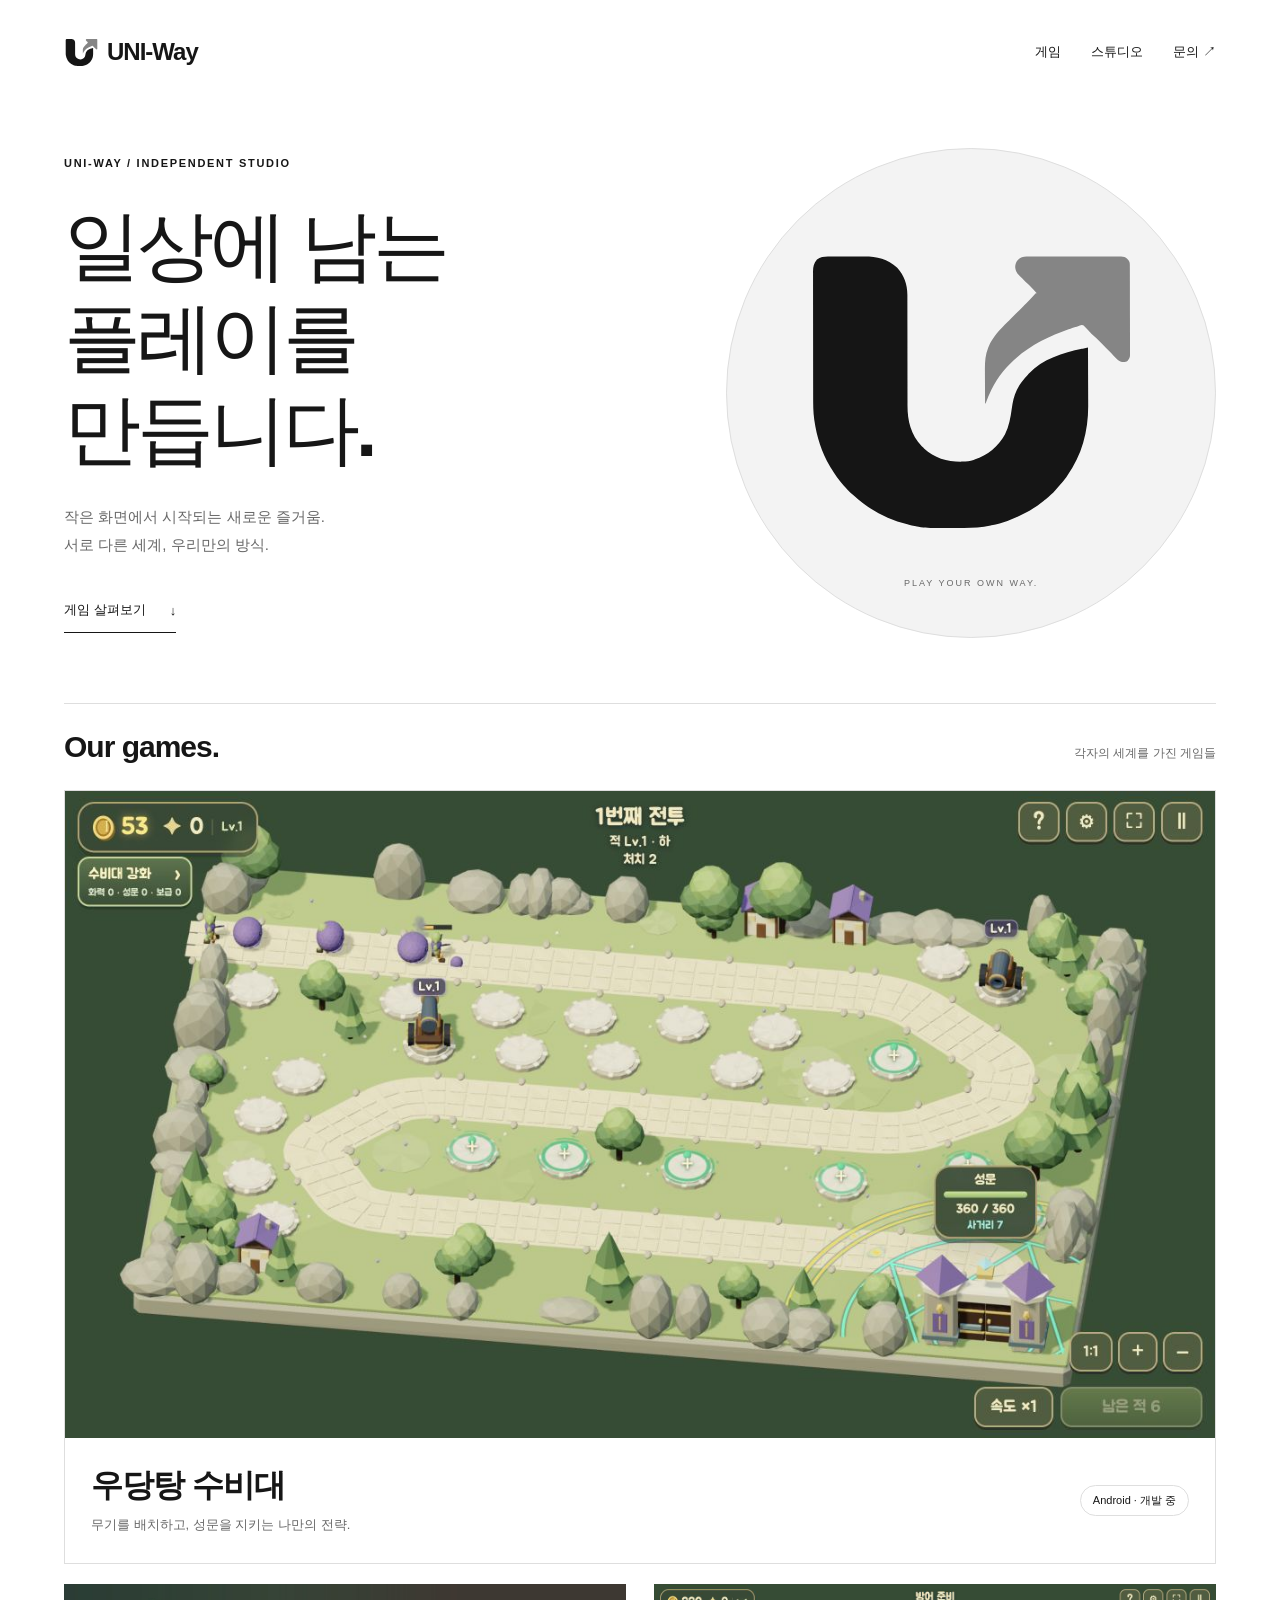
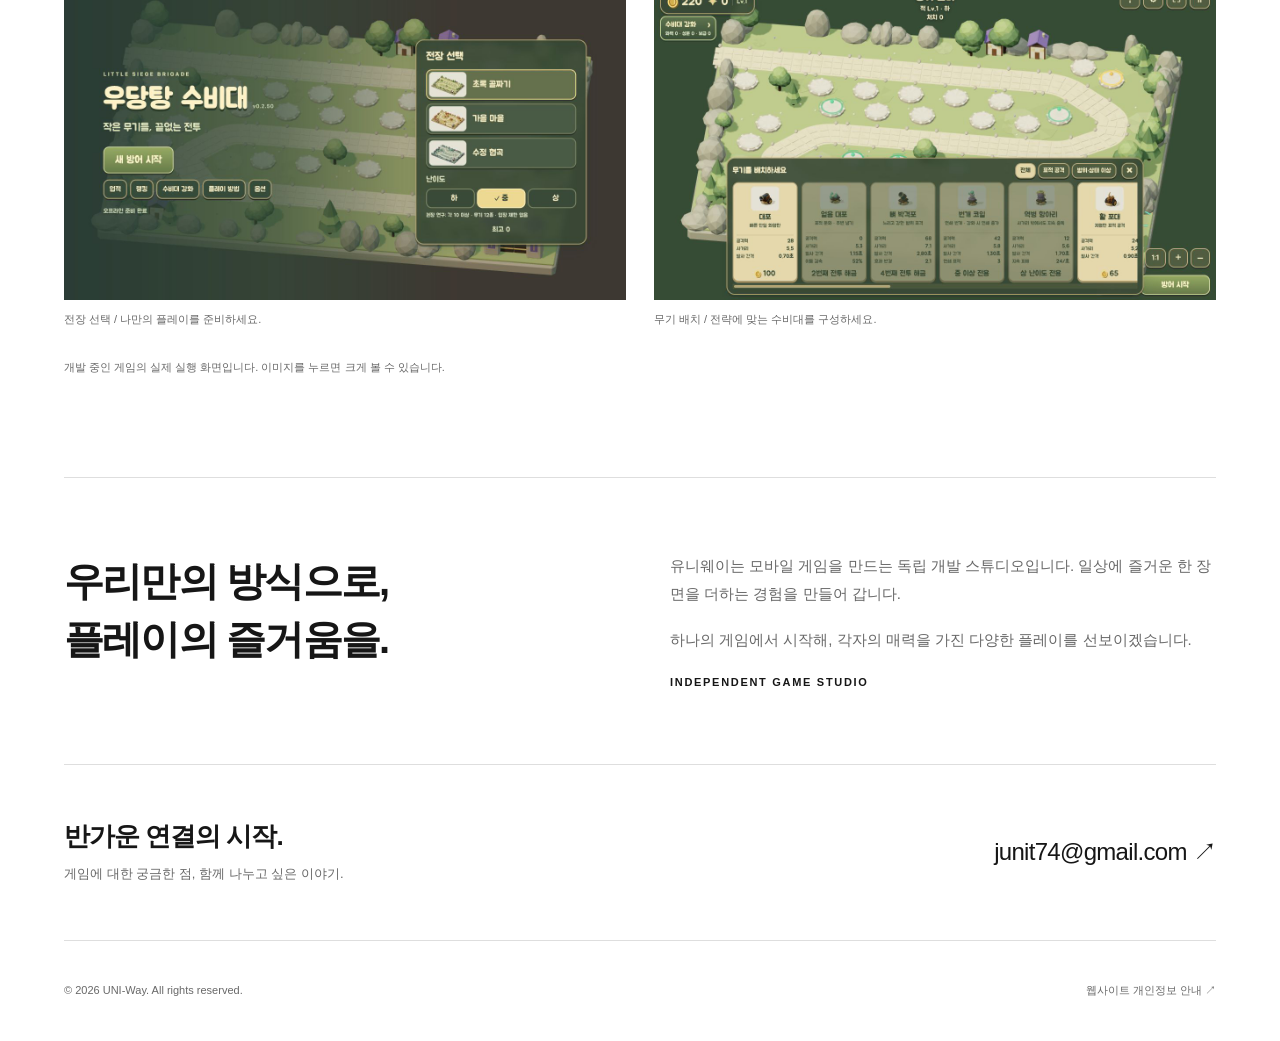
==== commit e73dbdaa: "Use automatic theme and remove unused design files" ====
--- a/index.html
+++ b/index.html
@@ -1,5 +1,5 @@
 <!doctype html>
-<html lang="ko" data-theme="dark">
+<html lang="ko">
 <head>
   <meta charset="utf-8">
   <meta name="viewport" content="width=device-width, initial-scale=1">
@@ -14,6 +14,6 @@
   <link rel="icon" href="./assets/uniway-favicon-mono-64.png" type="image/png" sizes="64x64">
   <link rel="icon" data-theme-favicon href="./assets/uniway-favicon-mono-adaptive.svg" type="image/svg+xml" sizes="any">
   <link rel="apple-touch-icon" href="./assets/apple-touch-icon-mono.png">
-  <script src="./theme.js?v=mono-stage-06"></script><link rel="stylesheet" href="./style.css?v=mono-stage-06">
+  <script src="./theme.js?v=auto-theme-07"></script><link rel="stylesheet" href="./style.css?v=auto-theme-07">
 </head>
-<body class="cinema"><a class="skip" href="#main">본문으로 바로가기</a><div class="wrap"><header class="header"><a class="brand" href="./" aria-label="UNI-Way 처음으로"><img class="mono-light" src="./assets/uniway-symbol-mono-black.svg" width="35" height="35" alt=""><img class="mono-dark" src="./assets/uniway-symbol-mono-white.svg" width="35" height="35" alt=""><span>UNI-Way</span></a><nav aria-label="주요 메뉴"><a href="#games">게임</a><a href="#about">스튜디오</a><a href="#contact">문의 ↗</a></nav><label class="theme-control" hidden><span>화면 테마</span><select id="theme-select" aria-label="화면 테마"><option value="dark">어둡게</option><option value="light">밝게</option><option value="system">자동</option></select></label></header><main id="main"><section class="cinema-hero"><div><span class="eyebrow">UNI-WAY / INDEPENDENT STUDIO</span><h1>일상에 남는<br>플레이를 만듭니다.</h1><p>작은 화면에서 시작되는 새로운 즐거움.<br>서로 다른 세계, 우리만의 방식.</p><a class="text-link" href="#games">게임 살펴보기 <span>↓</span></a></div><div class="symbol-stage" aria-hidden="true"><img class="mono-light" src="./assets/uniway-symbol-mono-black.svg" width="35" height="35" alt=""><img class="mono-dark" src="./assets/uniway-symbol-mono-white.svg" width="35" height="35" alt=""><span class="stage-caption">PLAY YOUR OWN WAY.</span></div></section><section class="games" id="games"><div class="section-head"><h2>Our games.</h2><p>각자의 세계를 가진 게임들</p></div><article class="game-main"><a class="image-link" href="./assets/guardians-battle.png" target="_blank" rel="noopener" aria-label="우당탕 수비대 실제 전투 화면 크게 보기 (새 탭)"><img class="game-img" src="./assets/guardians-battle.png" width="1280" height="720" alt="우당탕 수비대 실제 전투 화면" loading="lazy"></a><div class="game-meta"><div><h3>우당탕 수비대</h3><p>무기를 배치하고, 성문을 지키는 나만의 전략.</p></div><span class="badge">Android · 개발 중</span></div></article><div class="shots"><figure><a class="image-link" href="./assets/guardians-menu.png" target="_blank" rel="noopener" aria-label="우당탕 수비대 전장 선택 화면 크게 보기 (새 탭)"><img class="game-img" src="./assets/guardians-menu.png" width="1280" height="720" alt="우당탕 수비대 전장 선택 화면" loading="lazy"></a><figcaption>전장 선택 / 나만의 플레이를 준비하세요.</figcaption></figure><figure><a class="image-link" href="./assets/guardians-build.png" target="_blank" rel="noopener" aria-label="우당탕 수비대 무기 배치 화면 크게 보기 (새 탭)"><img class="game-img" src="./assets/guardians-build.png" width="1280" height="720" alt="우당탕 수비대 무기 배치 화면" loading="lazy"></a><figcaption>무기 배치 / 전략에 맞는 수비대를 구성하세요.</figcaption></figure></div><p class="capture-note">개발 중인 게임의 실제 실행 화면입니다. 이미지를 누르면 크게 볼 수 있습니다.</p></section><section class="about" id="about"><h2>우리만의 방식으로,<br>플레이의 즐거움을.</h2><div><p>유니웨이는 모바일 게임을 만드는 독립 개발 스튜디오입니다. 일상에 즐거운 한 장면을 더하는 경험을 만들어 갑니다.</p><p>하나의 게임에서 시작해, 각자의 매력을 가진 다양한 플레이를 선보이겠습니다.</p><span class="eyebrow">INDEPENDENT GAME STUDIO</span></div></section></main><section class="contact" id="contact"><div><h2>반가운 연결의 시작.</h2><p>게임에 대한 궁금한 점, 함께 나누고 싶은 이야기.</p></div><a href="mailto:junit74@gmail.com">junit74@gmail.com ↗</a></section><footer class="footer"><span>© <span id="year">2026</span> UNI-Way. All rights reserved.</span><a href="./privacy.html">웹사이트 개인정보 안내 ↗</a></footer></div><script src="./script.js?v=mono-stage-06"></script></body></html>+<body class="cinema"><a class="skip" href="#main">본문으로 바로가기</a><div class="wrap"><header class="header"><a class="brand" href="./" aria-label="UNI-Way 처음으로"><img class="mono-light" src="./assets/uniway-symbol-mono-black.svg" width="35" height="35" alt=""><img class="mono-dark" src="./assets/uniway-symbol-mono-white.svg" width="35" height="35" alt=""><span>UNI-Way</span></a><nav aria-label="주요 메뉴"><a href="#games">게임</a><a href="#about">스튜디오</a><a href="#contact">문의 ↗</a></nav></header><main id="main"><section class="cinema-hero"><div><span class="eyebrow">UNI-WAY / INDEPENDENT STUDIO</span><h1>일상에 남는<br>플레이를 만듭니다.</h1><p>작은 화면에서 시작되는 새로운 즐거움.<br>서로 다른 세계, 우리만의 방식.</p><a class="text-link" href="#games">게임 살펴보기 <span>↓</span></a></div><div class="symbol-stage" aria-hidden="true"><img class="mono-light" src="./assets/uniway-symbol-mono-black.svg" width="35" height="35" alt=""><img class="mono-dark" src="./assets/uniway-symbol-mono-white.svg" width="35" height="35" alt=""><span class="stage-caption">PLAY YOUR OWN WAY.</span></div></section><section class="games" id="games"><div class="section-head"><h2>Our games.</h2><p>각자의 세계를 가진 게임들</p></div><article class="game-main"><a class="image-link" href="./assets/guardians-battle.png" target="_blank" rel="noopener" aria-label="우당탕 수비대 실제 전투 화면 크게 보기 (새 탭)"><img class="game-img" src="./assets/guardians-battle.png" width="1280" height="720" alt="우당탕 수비대 실제 전투 화면" loading="lazy"></a><div class="game-meta"><div><h3>우당탕 수비대</h3><p>무기를 배치하고, 성문을 지키는 나만의 전략.</p></div><span class="badge">Android · 개발 중</span></div></article><div class="shots"><figure><a class="image-link" href="./assets/guardians-menu.png" target="_blank" rel="noopener" aria-label="우당탕 수비대 전장 선택 화면 크게 보기 (새 탭)"><img class="game-img" src="./assets/guardians-menu.png" width="1280" height="720" alt="우당탕 수비대 전장 선택 화면" loading="lazy"></a><figcaption>전장 선택 / 나만의 플레이를 준비하세요.</figcaption></figure><figure><a class="image-link" href="./assets/guardians-build.png" target="_blank" rel="noopener" aria-label="우당탕 수비대 무기 배치 화면 크게 보기 (새 탭)"><img class="game-img" src="./assets/guardians-build.png" width="1280" height="720" alt="우당탕 수비대 무기 배치 화면" loading="lazy"></a><figcaption>무기 배치 / 전략에 맞는 수비대를 구성하세요.</figcaption></figure></div><p class="capture-note">개발 중인 게임의 실제 실행 화면입니다. 이미지를 누르면 크게 볼 수 있습니다.</p></section><section class="about" id="about"><h2>우리만의 방식으로,<br>플레이의 즐거움을.</h2><div><p>유니웨이는 모바일 게임을 만드는 독립 개발 스튜디오입니다. 일상에 즐거운 한 장면을 더하는 경험을 만들어 갑니다.</p><p>하나의 게임에서 시작해, 각자의 매력을 가진 다양한 플레이를 선보이겠습니다.</p><span class="eyebrow">INDEPENDENT GAME STUDIO</span></div></section></main><section class="contact" id="contact"><div><h2>반가운 연결의 시작.</h2><p>게임에 대한 궁금한 점, 함께 나누고 싶은 이야기.</p></div><a href="mailto:junit74@gmail.com">junit74@gmail.com ↗</a></section><footer class="footer"><span>© <span id="year">2026</span> UNI-Way. All rights reserved.</span><a href="./privacy.html">웹사이트 개인정보 안내 ↗</a></footer></div><script src="./script.js?v=mono-stage-06"></script></body></html>
--- a/style.css
+++ b/style.css
@@ -1,23 +1,122 @@
 @charset "UTF-8";
 :root{color-scheme:light;--bg:#fff;--fg:#161616;--muted:#686868;--line:#dedede;--panel:#f3f3f3;--card:#fff;--inverse:#111;--inverse-fg:#fff;--light:block;--dark:none}
 :root[data-theme="dark"]{color-scheme:dark;--bg:#121212;--fg:#f5f5f5;--muted:#aaa;--line:#393939;--panel:#202020;--card:#191919;--inverse:#eee;--inverse-fg:#111;--light:none;--dark:block}
-*{box-sizing:border-box}html{scroll-behavior:smooth;scroll-padding-top:80px}body{margin:0;background:var(--bg);color:var(--fg);font-family:Inter,-apple-system,BlinkMacSystemFont,"Apple SD Gothic Neo","Noto Sans KR",sans-serif;-webkit-font-smoothing:antialiased}a{color:inherit;text-decoration:none}button,select{font:inherit}a:focus-visible,button:focus-visible,select:focus-visible{outline:2px solid var(--fg);outline-offset:5px}::selection{background:var(--fg);color:var(--bg)}img{max-width:100%}.review{height:48px;padding:0 4%;display:flex;align-items:center;justify-content:space-between;gap:16px;background:var(--panel);border-bottom:1px solid var(--line);font-size:11px}.review a{text-decoration:underline;text-underline-offset:4px}.review label{display:flex;align-items:center;gap:9px}.review select{border:1px solid var(--line);border-radius:0;background:var(--bg);color:var(--fg);padding:6px 12px;min-height:34px}.wrap{width:min(1280px,90%);margin:auto}.header{min-height:100px;display:flex;align-items:center;justify-content:space-between;gap:24px}.brand{display:inline-flex;align-items:center;gap:8px;font-size:24px;letter-spacing:-1px;font-weight:750}.brand img{width:35px;height:35px}.mono-light{display:var(--light)}.mono-dark{display:var(--dark)}nav{display:flex;gap:30px;font-size:13px}nav a{display:flex;align-items:center;min-height:44px}p{line-height:1.85}.eyebrow{font-size:11px;letter-spacing:1.7px;font-weight:650;text-transform:uppercase}.muted{color:var(--muted)}.button{display:inline-flex;align-items:center;justify-content:space-between;gap:50px;background:var(--fg);color:var(--bg);border:1px solid var(--fg);padding:17px 22px;min-height:52px;font-size:13px}.text-link{display:inline-flex;align-items:center;gap:24px;border-bottom:1px solid var(--fg);padding:12px 0;min-height:44px;font-size:13px}.section-head{display:flex;justify-content:space-between;align-items:baseline;gap:20px;padding:26px 0}.section-head h2{font-size:30px;letter-spacing:-1px;margin:0}.section-head p{font-size:12px;margin:0;color:var(--muted)}.game-img{display:block;width:100%;height:auto;aspect-ratio:16/9;object-fit:contain;background:#222}.image-link{display:block;overflow:hidden;cursor:zoom-in}.game-meta{display:flex;justify-content:space-between;align-items:center;gap:20px;padding:24px 0}.game-meta h3{font-size:26px;letter-spacing:-1px;margin:0 0 5px}.game-meta p{margin:0;color:var(--muted);font-size:13px}.badge{font-size:11px;border:1px solid var(--line);padding:7px 12px;white-space:nowrap;border-radius:30px}.shots{display:grid;grid-template-columns:1fr 1fr;gap:20px;margin-top:20px}.shots figure{margin:0}.shots figcaption{font-size:11px;color:var(--muted);padding:12px 0}.about{display:grid;grid-template-columns:1fr 1fr;gap:60px;border-top:1px solid var(--line);padding:74px 0;margin-top:80px}.about h2{font-size:40px;letter-spacing:-1.8px;line-height:1.45;margin:0}.about p{font-size:15px;color:var(--muted);margin:0 0 18px}.contact{border-top:1px solid var(--line);padding:54px 0;display:flex;align-items:center;justify-content:space-between;gap:30px}.contact h2{margin:0 0 8px;font-size:26px;letter-spacing:-1px}.contact p{margin:0;color:var(--muted);font-size:13px}.contact a{font-size:24px;letter-spacing:-.7px;overflow-wrap:anywhere}.footer{border-top:1px solid var(--line);display:flex;justify-content:space-between;gap:20px;padding:28px 0;color:var(--muted);font-size:11px}.footer a{min-height:44px;display:inline-flex;align-items:center}.footer span{padding-top:15px}.capture-note{font-size:11px;color:var(--muted);margin:18px 0 0}
-/* A: large typography, rules and open whitespace. */
-.editorial .header{border-bottom:1px solid var(--line)}.editorial-hero{padding:72px 0 74px;position:relative}.editorial-hero .eyebrow{margin:0 0 24px}.editorial-hero h1{font-size:clamp(48px,7.4vw,100px);letter-spacing:-5px;line-height:1.14;font-weight:650;margin:0}.editorial-hero h1 span{color:var(--muted)}.editorial-bottom{margin-top:40px;display:flex;align-items:end;justify-content:space-between;gap:30px}.editorial-bottom p{font-size:15px;color:var(--muted);margin:0}.editorial .games{border-top:1px solid var(--fg)}.editorial-game{display:grid;grid-template-columns:1.5fr 1fr;gap:40px}.editorial-game .game-meta{flex-direction:column;align-items:flex-start;justify-content:space-between;padding:10px 0}.editorial-game h3{font-size:36px}.editorial-game p{font-size:14px;max-width:30em}.editorial-game .badge{align-self:flex-start}.editorial .shots{max-width:calc(60% - 16px)}
-/* B: dark cinematic stage, large symbol, generous game imagery. */
-.cinema .header{min-height:104px}.cinema-hero{display:grid;grid-template-columns:1.25fr 1fr;gap:50px;align-items:center;padding:44px 0 65px;min-height:510px}.cinema-hero h1{font-size:clamp(48px,6vw,82px);font-weight:550;letter-spacing:-4px;line-height:1.2;margin:28px 0}.cinema-hero p{font-size:15px;color:var(--muted)}.cinema-hero .text-link{margin-top:15px}.symbol-stage{position:relative;display:grid;place-items:center;aspect-ratio:1;background:var(--panel);border:1px solid var(--line);border-radius:50%}.symbol-stage img{width:72%;height:auto}.stage-caption{position:absolute;bottom:10%;font-size:9px;letter-spacing:2px;color:var(--muted)}.cinema .games{border-top:1px solid var(--line)}.cinema .game-main{position:relative;border:1px solid var(--line)}.cinema .game-meta{padding:26px}.cinema .game-meta h3{font-size:32px}.cinema .shots{gap:28px}.cinema .about{margin-top:100px}
-/* C: neutral gray canvas and a modular portfolio. */
-.modular{background:var(--panel)}.modular .header{min-height:94px}.modular-hero{display:grid;grid-template-columns:1.7fr 1fr;gap:20px;margin:16px 0 48px}.intro-tile{background:var(--card);border:1px solid var(--line);border-radius:20px;padding:42px;display:flex;flex-direction:column;align-items:flex-start}.intro-tile h1{font-size:clamp(40px,4.7vw,62px);line-height:1.25;letter-spacing:-3px;margin:24px 0 20px}.intro-tile p{font-size:14px;color:var(--muted);margin:0 0 26px}.brand-tile{background:var(--fg);color:var(--bg);border-radius:20px;display:flex;flex-direction:column;align-items:center;justify-content:center;padding:32px;min-height:340px}.brand-tile img{width:190px;height:190px}.brand-tile .mono-light{display:var(--dark)}.brand-tile .mono-dark{display:var(--light)}.brand-tile strong{font-size:36px;letter-spacing:-1.5px}.brand-tile p{font-size:10px;letter-spacing:2px;margin:18px 0 0;opacity:.65}.modular-grid{display:grid;grid-template-columns:1.7fr 1fr;gap:20px;align-items:start}.portfolio-card{border-radius:20px;overflow:hidden;background:var(--card);border:1px solid var(--line)}.portfolio-card .game-meta{padding:28px}.portfolio-card .game-meta h3{font-size:28px}.side-stack{display:grid;gap:20px}.note-card{border-radius:20px;border:1px solid var(--line);background:var(--card);padding:30px}.note-card h2{font-size:25px;letter-spacing:-1px;line-height:1.4;margin:20px 0}.note-card p{font-size:14px;color:var(--muted);margin:0}.note-card .text-link{margin-top:22px}.modular .shots{grid-column:1/-1;margin-top:0}.modular .shots figure{background:var(--card);border:1px solid var(--line);border-radius:16px;overflow:hidden}.modular .shots figcaption{padding:14px 20px}.modular .contact{margin-top:68px}.modular .section-head{padding-top:0}.modular .footer{margin-top:10px}
-@media(max-width:900px){.editorial-game{grid-template-columns:1.3fr 1fr;gap:24px}.editorial-game h3{font-size:29px}.modular-hero,.modular-grid{grid-template-columns:1.4fr 1fr}.intro-tile{padding:30px}.brand-tile img{width:140px;height:140px}.cinema-hero{gap:30px;min-height:430px}.cinema-hero h1{font-size:54px}.about{gap:35px}.contact a{font-size:20px}}
-@media(max-width:650px){html{scroll-padding-top:25px}.wrap{width:88%}.review{height:auto;min-height:52px;padding:8px 6%;gap:10px;font-size:10px}.review .review-name{display:none}.review select{min-height:38px;font-size:14px}.header{min-height:90px;gap:12px;flex-wrap:wrap;padding:16px 0}.brand{font-size:23px}.brand img{width:32px;height:32px}nav{gap:18px;font-size:12px}.header nav{margin-left:auto}.editorial-hero{padding:44px 0 45px}.editorial-hero h1{font-size:clamp(43px,9.7vw,63px);letter-spacing:-2.8px}.editorial-bottom{margin-top:28px;display:block}.editorial-bottom p{font-size:14px;margin-bottom:23px}.section-head{padding:24px 0 20px}.section-head h2{font-size:25px}.section-head p{font-size:10px}.editorial-game{grid-template-columns:1fr;gap:18px}.editorial-game .game-meta{gap:20px;padding:0}.editorial-game h3{font-size:27px}.editorial .shots{max-width:none;margin-top:28px}.shots{gap:12px}.shots figcaption{font-size:10px;line-height:1.6}.game-meta{gap:15px}.game-meta h3{font-size:24px}.badge{font-size:10px;padding:6px 10px}.about{grid-template-columns:1fr;gap:24px;margin-top:48px;padding:40px 0}.about h2{font-size:30px}.about p{font-size:14px}.contact{display:block;padding:38px 0}.contact h2{font-size:25px}.contact a{display:inline-block;margin-top:24px;font-size:21px;min-height:44px}.footer{font-size:10px;align-items:start;gap:14px}.footer span{line-height:1.6}.cinema .header{min-height:90px}.cinema-hero{grid-template-columns:1fr;gap:30px;padding:24px 0 40px}.cinema-hero h1{font-size:clamp(42px,10vw,60px);letter-spacing:-2.5px;margin:22px 0}.cinema-hero p{font-size:14px}.symbol-stage{width:66%;margin:0 auto}.stage-caption{font-size:7px}.cinema .game-meta{padding:18px;align-items:start}.cinema .game-meta h3{font-size:25px}.cinema .game-meta p{font-size:11px}.cinema .shots{gap:12px}.cinema .about{margin-top:50px}.modular-hero,.modular-grid{grid-template-columns:1fr}.modular-hero{margin:8px 0 35px;gap:14px}.intro-tile{padding:28px;border-radius:16px}.intro-tile h1{font-size:clamp(36px,9vw,50px);letter-spacing:-2px}.brand-tile{min-height:150px;flex-direction:row;gap:20px;padding:24px;border-radius:16px}.brand-tile img{width:86px;height:86px}.brand-tile strong{font-size:31px}.brand-tile p{display:none}.modular-grid{gap:16px}.portfolio-card .game-meta{padding:22px}.portfolio-card .game-meta h3{font-size:25px}.portfolio-card .game-meta p{font-size:11px}.note-card{padding:26px;border-radius:16px}.side-stack{gap:16px}.modular .shots{grid-template-columns:1fr}.modular .contact{margin-top:40px}}
-@media(max-width:360px){.header nav{width:100%;justify-content:space-between}.review label>span{display:none}.button{gap:28px}.game-meta{flex-wrap:wrap}.brand-tile{gap:10px}.brand-tile strong{font-size:27px}.intro-tile{padding:24px}.shots{grid-template-columns:1fr}}
+*{box-sizing:border-box}
+html{scroll-behavior:smooth;scroll-padding-top:80px}
+body{margin:0;background:var(--bg);color:var(--fg);font-family:Inter,-apple-system,BlinkMacSystemFont,"Apple SD Gothic Neo","Noto Sans KR",sans-serif;-webkit-font-smoothing:antialiased}
+a{color:inherit;text-decoration:none}
+button,select{font:inherit}
+a:focus-visible,button:focus-visible,select:focus-visible{outline:2px solid var(--fg);outline-offset:5px}
+::selection{background:var(--fg);color:var(--bg)}
+img{max-width:100%}
+.wrap{width:min(1280px,90%);margin:auto}
+.header{min-height:100px;display:flex;align-items:center;justify-content:space-between;gap:24px}
+.brand{display:inline-flex;align-items:center;gap:8px;font-size:24px;letter-spacing:-1px;font-weight:750}
+.brand img{width:35px;height:35px}
+.mono-light{display:var(--light)}
+.mono-dark{display:var(--dark)}
+nav{display:flex;gap:30px;font-size:13px}
+nav a{display:flex;align-items:center;min-height:44px}
+p{line-height:1.85}
+.eyebrow{font-size:11px;letter-spacing:1.7px;font-weight:650;text-transform:uppercase}
+.muted{color:var(--muted)}
+.text-link{display:inline-flex;align-items:center;gap:24px;border-bottom:1px solid var(--fg);padding:12px 0;min-height:44px;font-size:13px}
+.section-head{display:flex;justify-content:space-between;align-items:baseline;gap:20px;padding:26px 0}
+.section-head h2{font-size:30px;letter-spacing:-1px;margin:0}
+.section-head p{font-size:12px;margin:0;color:var(--muted)}
+.game-img{display:block;width:100%;height:auto;aspect-ratio:16/9;object-fit:contain;background:#222}
+.image-link{display:block;overflow:hidden;cursor:zoom-in}
+.game-meta{display:flex;justify-content:space-between;align-items:center;gap:20px;padding:24px 0}
+.game-meta h3{font-size:26px;letter-spacing:-1px;margin:0 0 5px}
+.game-meta p{margin:0;color:var(--muted);font-size:13px}
+.badge{font-size:11px;border:1px solid var(--line);padding:7px 12px;white-space:nowrap;border-radius:30px}
+.shots{display:grid;grid-template-columns:1fr 1fr;gap:20px;margin-top:20px}
+.shots figure{margin:0}
+.shots figcaption{font-size:11px;color:var(--muted);padding:12px 0}
+.about{display:grid;grid-template-columns:1fr 1fr;gap:60px;border-top:1px solid var(--line);padding:74px 0;margin-top:80px}
+.about h2{font-size:40px;letter-spacing:-1.8px;line-height:1.45;margin:0}
+.about p{font-size:15px;color:var(--muted);margin:0 0 18px}
+.contact{border-top:1px solid var(--line);padding:54px 0;display:flex;align-items:center;justify-content:space-between;gap:30px}
+.contact h2{margin:0 0 8px;font-size:26px;letter-spacing:-1px}
+.contact p{margin:0;color:var(--muted);font-size:13px}
+.contact a{font-size:24px;letter-spacing:-.7px;overflow-wrap:anywhere}
+.footer{border-top:1px solid var(--line);display:flex;justify-content:space-between;gap:20px;padding:28px 0;color:var(--muted);font-size:11px}
+.footer a{min-height:44px;display:inline-flex;align-items:center}
+.footer span{padding-top:15px}
+.capture-note{font-size:11px;color:var(--muted);margin:18px 0 0}
+.cinema .header{min-height:104px}
+.cinema-hero{display:grid;grid-template-columns:1.25fr 1fr;gap:50px;align-items:center;padding:44px 0 65px;min-height:510px}
+.cinema-hero h1{font-size:clamp(48px,6vw,82px);font-weight:550;letter-spacing:-4px;line-height:1.2;margin:28px 0}
+.cinema-hero p{font-size:15px;color:var(--muted)}
+.cinema-hero .text-link{margin-top:15px}
+.symbol-stage{position:relative;display:grid;place-items:center;aspect-ratio:1;background:var(--panel);border:1px solid var(--line);border-radius:50%}
+.symbol-stage img{width:72%;height:auto}
+.stage-caption{position:absolute;bottom:10%;font-size:9px;letter-spacing:2px;color:var(--muted)}
+.cinema .games{border-top:1px solid var(--line)}
+.cinema .game-main{position:relative;border:1px solid var(--line)}
+.cinema .game-meta{padding:26px}
+.cinema .game-meta h3{font-size:32px}
+.cinema .shots{gap:28px}
+.cinema .about{margin-top:100px}
+@media(max-width:900px){.cinema-hero{gap:30px;min-height:430px}
+.cinema-hero h1{font-size:54px}
+.about{gap:35px}
+.contact a{font-size:20px}}
+@media(max-width:650px){html{scroll-padding-top:25px}
+.wrap{width:88%}
+.header{min-height:90px;gap:12px;flex-wrap:wrap;padding:16px 0}
+.brand{font-size:23px}
+.brand img{width:32px;height:32px}
+nav{gap:18px;font-size:12px}
+.header nav{margin-left:auto}
+.section-head{padding:24px 0 20px}
+.section-head h2{font-size:25px}
+.section-head p{font-size:10px}
+.shots{gap:12px}
+.shots figcaption{font-size:10px;line-height:1.6}
+.game-meta{gap:15px}
+.game-meta h3{font-size:24px}
+.badge{font-size:10px;padding:6px 10px}
+.about{grid-template-columns:1fr;gap:24px;margin-top:48px;padding:40px 0}
+.about h2{font-size:30px}
+.about p{font-size:14px}
+.contact{display:block;padding:38px 0}
+.contact h2{font-size:25px}
+.contact a{display:inline-block;margin-top:24px;font-size:21px;min-height:44px}
+.footer{font-size:10px;align-items:start;gap:14px}
+.footer span{line-height:1.6}
+.cinema .header{min-height:90px}
+.cinema-hero{grid-template-columns:1fr;gap:30px;padding:24px 0 40px}
+.cinema-hero h1{font-size:clamp(42px,10vw,60px);letter-spacing:-2.5px;margin:22px 0}
+.cinema-hero p{font-size:14px}
+.symbol-stage{width:66%;margin:0 auto}
+.stage-caption{font-size:7px}
+.cinema .game-meta{padding:18px;align-items:start}
+.cinema .game-meta h3{font-size:25px}
+.cinema .game-meta p{font-size:11px}
+.cinema .shots{gap:12px}
+.cinema .about{margin-top:50px}}
+@media(max-width:360px){.header nav{width:100%;justify-content:space-between}
+.game-meta{flex-wrap:wrap}
+.shots{grid-template-columns:1fr}}
 @media(prefers-reduced-motion:reduce){html{scroll-behavior:auto}}
 h1,h2,h3{word-break:keep-all}
 @media(max-width:650px){.cinema-hero h1{font-size:clamp(36px,9vw,54px)}}
-
-/* Production navigation and accessible theme controls. */
-.skip{position:fixed;top:-100px;left:16px;z-index:20;padding:14px;background:var(--fg);color:var(--bg)}.skip:focus{top:12px}
-.header nav{margin-left:auto}.theme-control{display:flex;align-items:center;gap:8px;font-size:11px;color:var(--muted);flex:none}.theme-control[hidden]{display:none}.theme-control select{font:inherit;color:var(--fg);background:var(--panel);border:1px solid var(--line);padding:10px 12px;min-height:44px;border-radius:4px;cursor:pointer}.footer #year{padding:0}
-.policy{max-width:800px;margin:0 auto;padding:62px 0 90px;min-height:70vh}.policy h1{font-size:42px;letter-spacing:-1.8px;line-height:1.35;margin:25px 0}.policy h2{font-size:23px;letter-spacing:-.8px;margin:36px 0 12px}.policy p{font-size:15px;color:var(--muted);line-height:1.9}.policy-callout{background:var(--panel);border-left:2px solid var(--muted);padding:10px 20px;margin:30px 0}.back-link{display:inline-block;min-height:44px;padding:14px 0;border-bottom:1px solid var(--fg);font-size:14px}
-@media(max-width:850px){.theme-control>span{position:absolute;width:1px;height:1px;overflow:hidden;clip-path:inset(50%)}.header{gap:18px}}
-@media(max-width:650px){.header{gap:8px 18px}.header .brand{margin-right:auto}.header nav{order:3;width:100%;margin:0;justify-content:flex-end;gap:26px}.theme-control select{font-size:16px}.policy{padding-top:36px}.policy h1{font-size:32px}.footer{flex-wrap:wrap}}
+.skip{position:fixed;top:-100px;left:16px;z-index:20;padding:14px;background:var(--fg);color:var(--bg)}
+.skip:focus{top:12px}
+.header nav{margin-left:auto}
+.footer #year{padding:0}
+.policy{max-width:800px;margin:0 auto;padding:62px 0 90px;min-height:70vh}
+.policy h1{font-size:42px;letter-spacing:-1.8px;line-height:1.35;margin:25px 0}
+.policy h2{font-size:23px;letter-spacing:-.8px;margin:36px 0 12px}
+.policy p{font-size:15px;color:var(--muted);line-height:1.9}
+.policy-callout{background:var(--panel);border-left:2px solid var(--muted);padding:10px 20px;margin:30px 0}
+.back-link{display:inline-block;min-height:44px;padding:14px 0;border-bottom:1px solid var(--fg);font-size:14px}
+@media(max-width:850px){.header{gap:18px}}
+@media(max-width:650px){.header{gap:8px 18px}
+.header .brand{margin-right:auto}
+.header nav{order:3;width:100%;margin:0;justify-content:flex-end;gap:26px}
+.policy{padding-top:36px}
+.policy h1{font-size:32px}
+.footer{flex-wrap:wrap}}
+@media(prefers-color-scheme:dark){:root:not([data-theme]){color-scheme:dark;--bg:#121212;--fg:#f5f5f5;--muted:#aaa;--line:#393939;--panel:#202020;--card:#191919;--inverse:#eee;--inverse-fg:#111;--light:none;--dark:block}}
